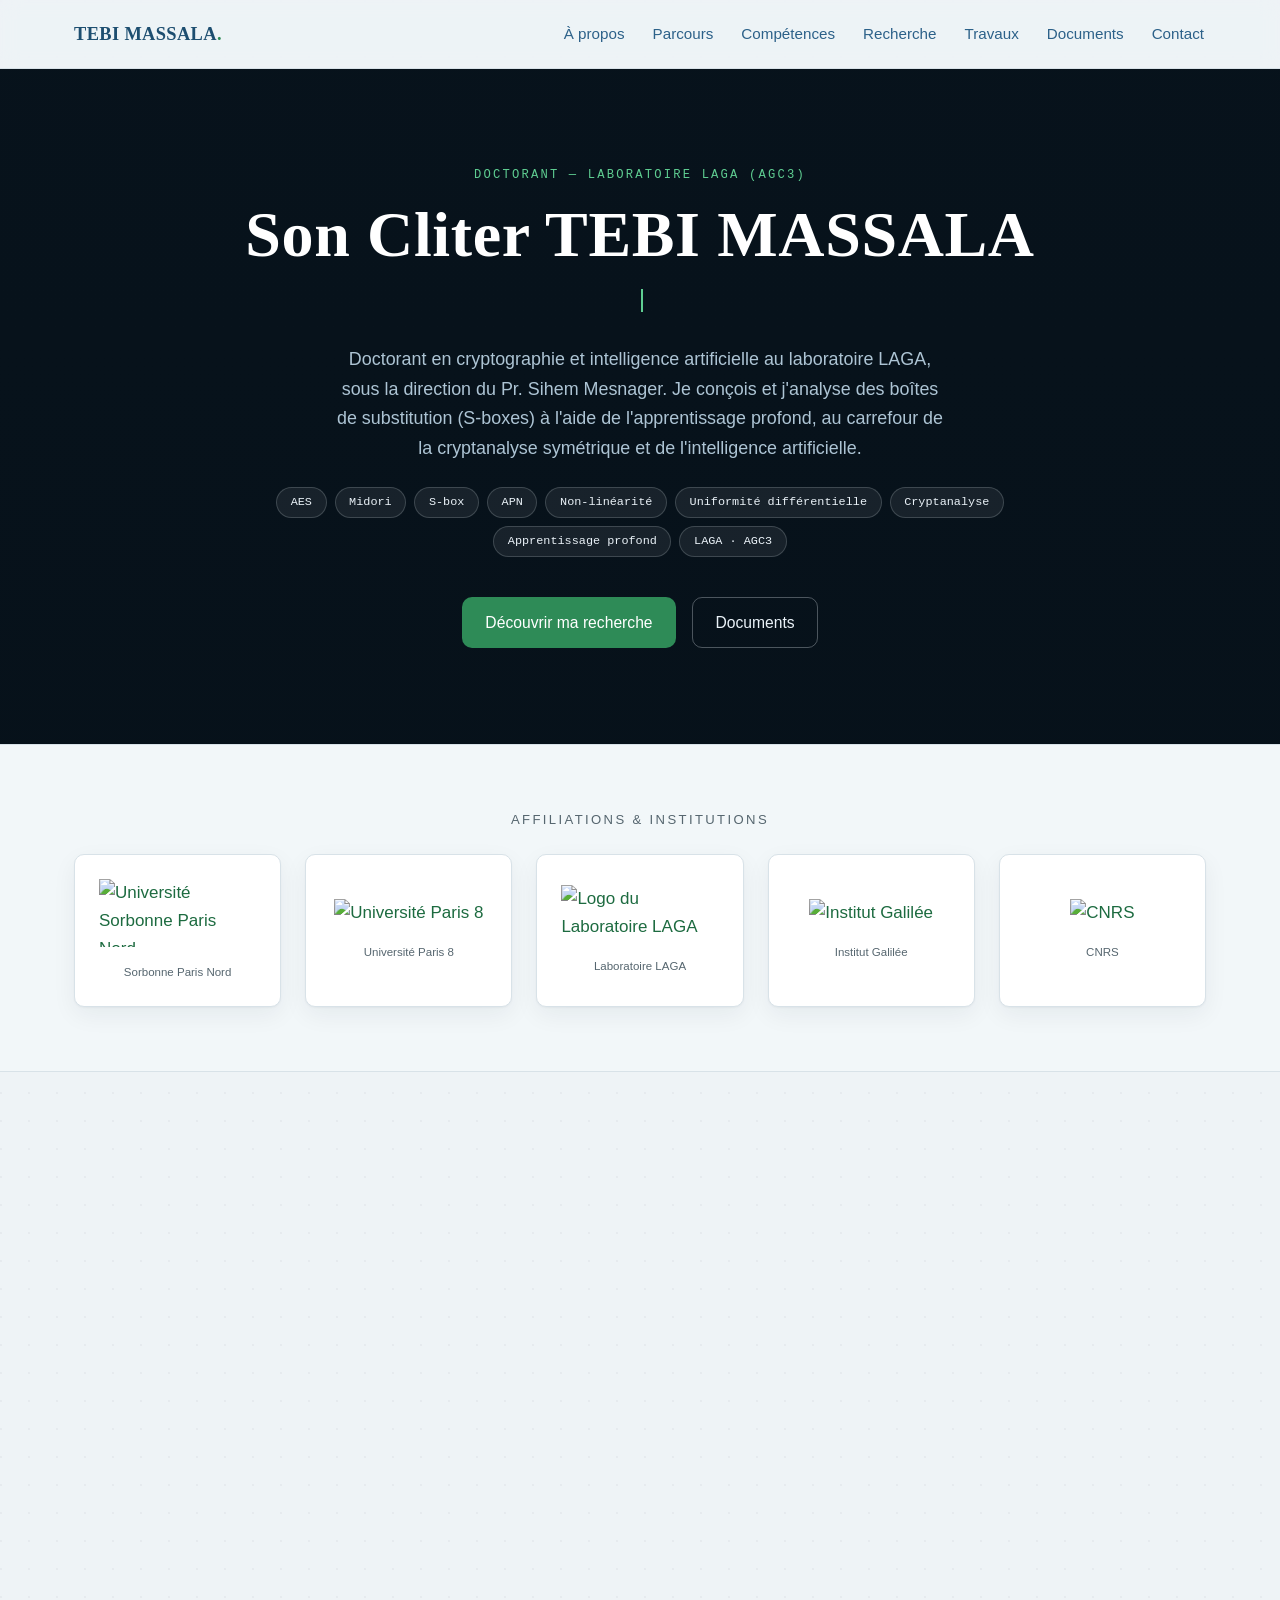
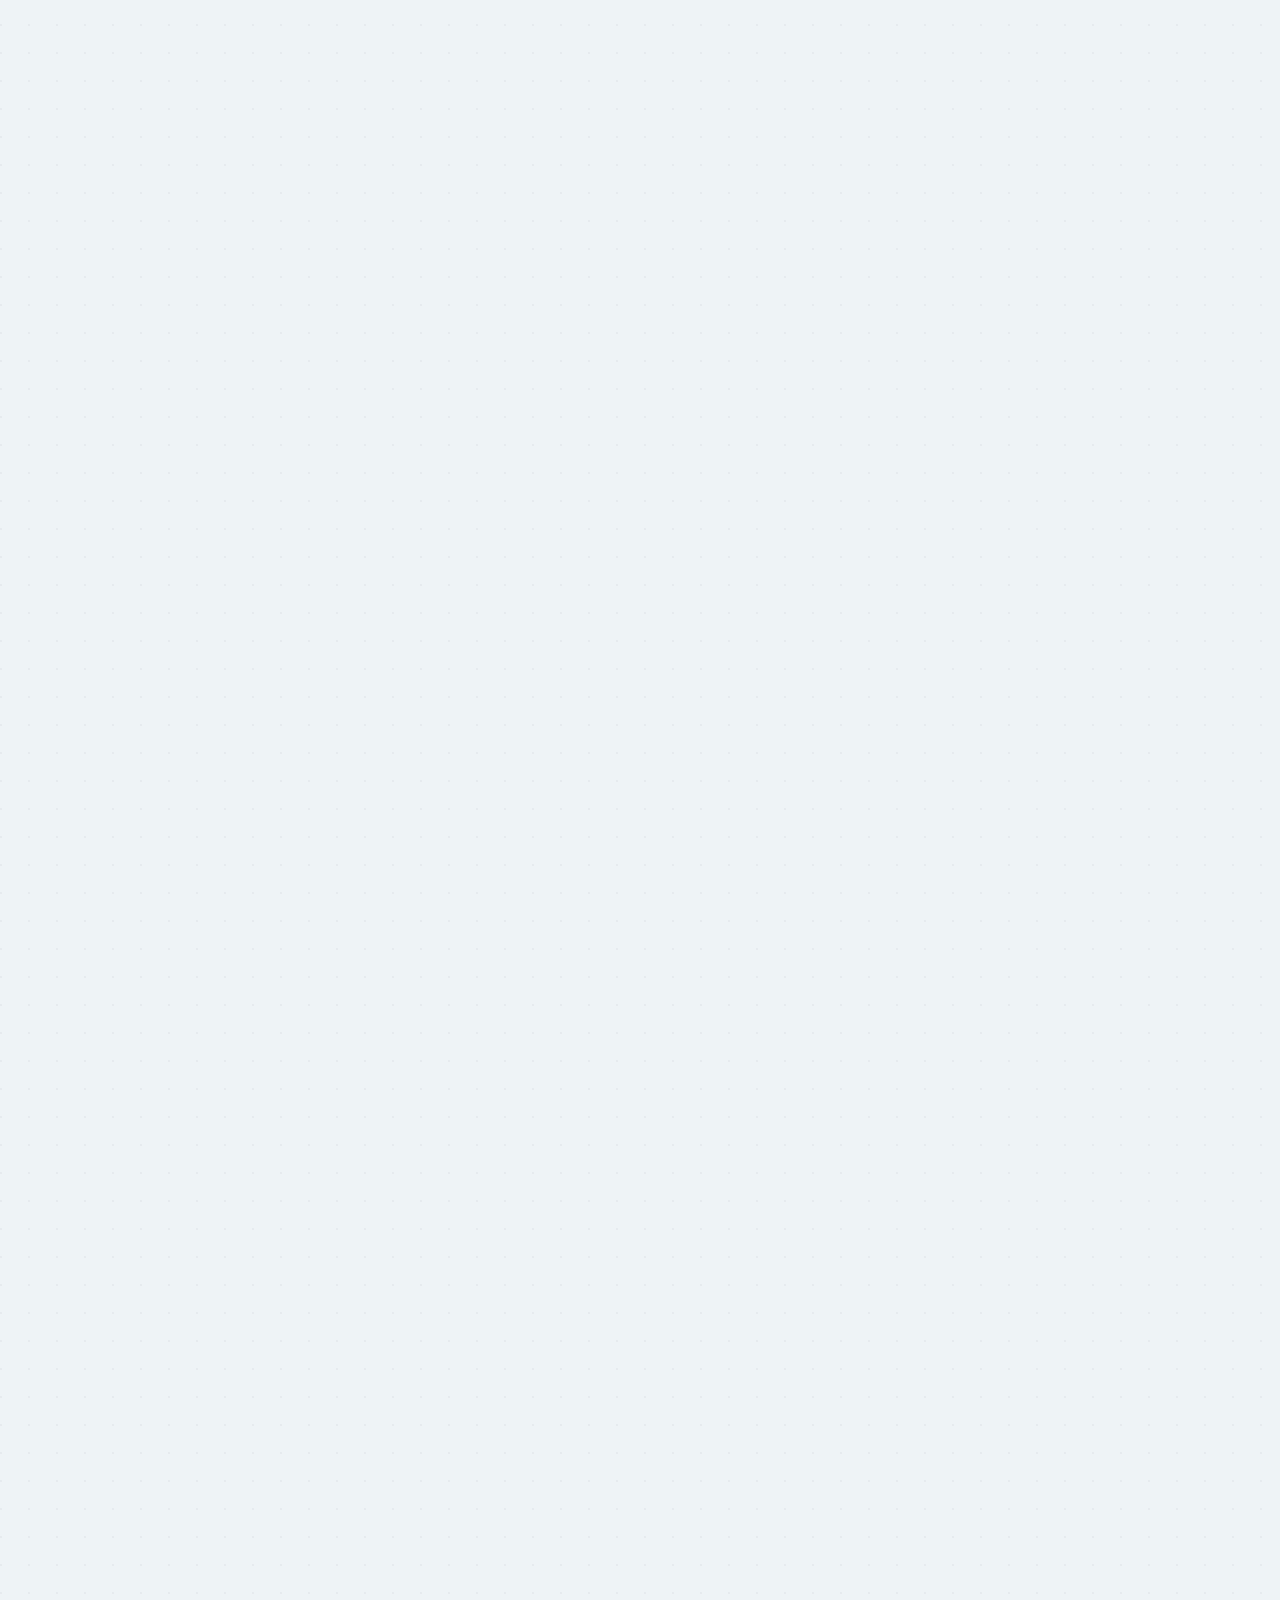
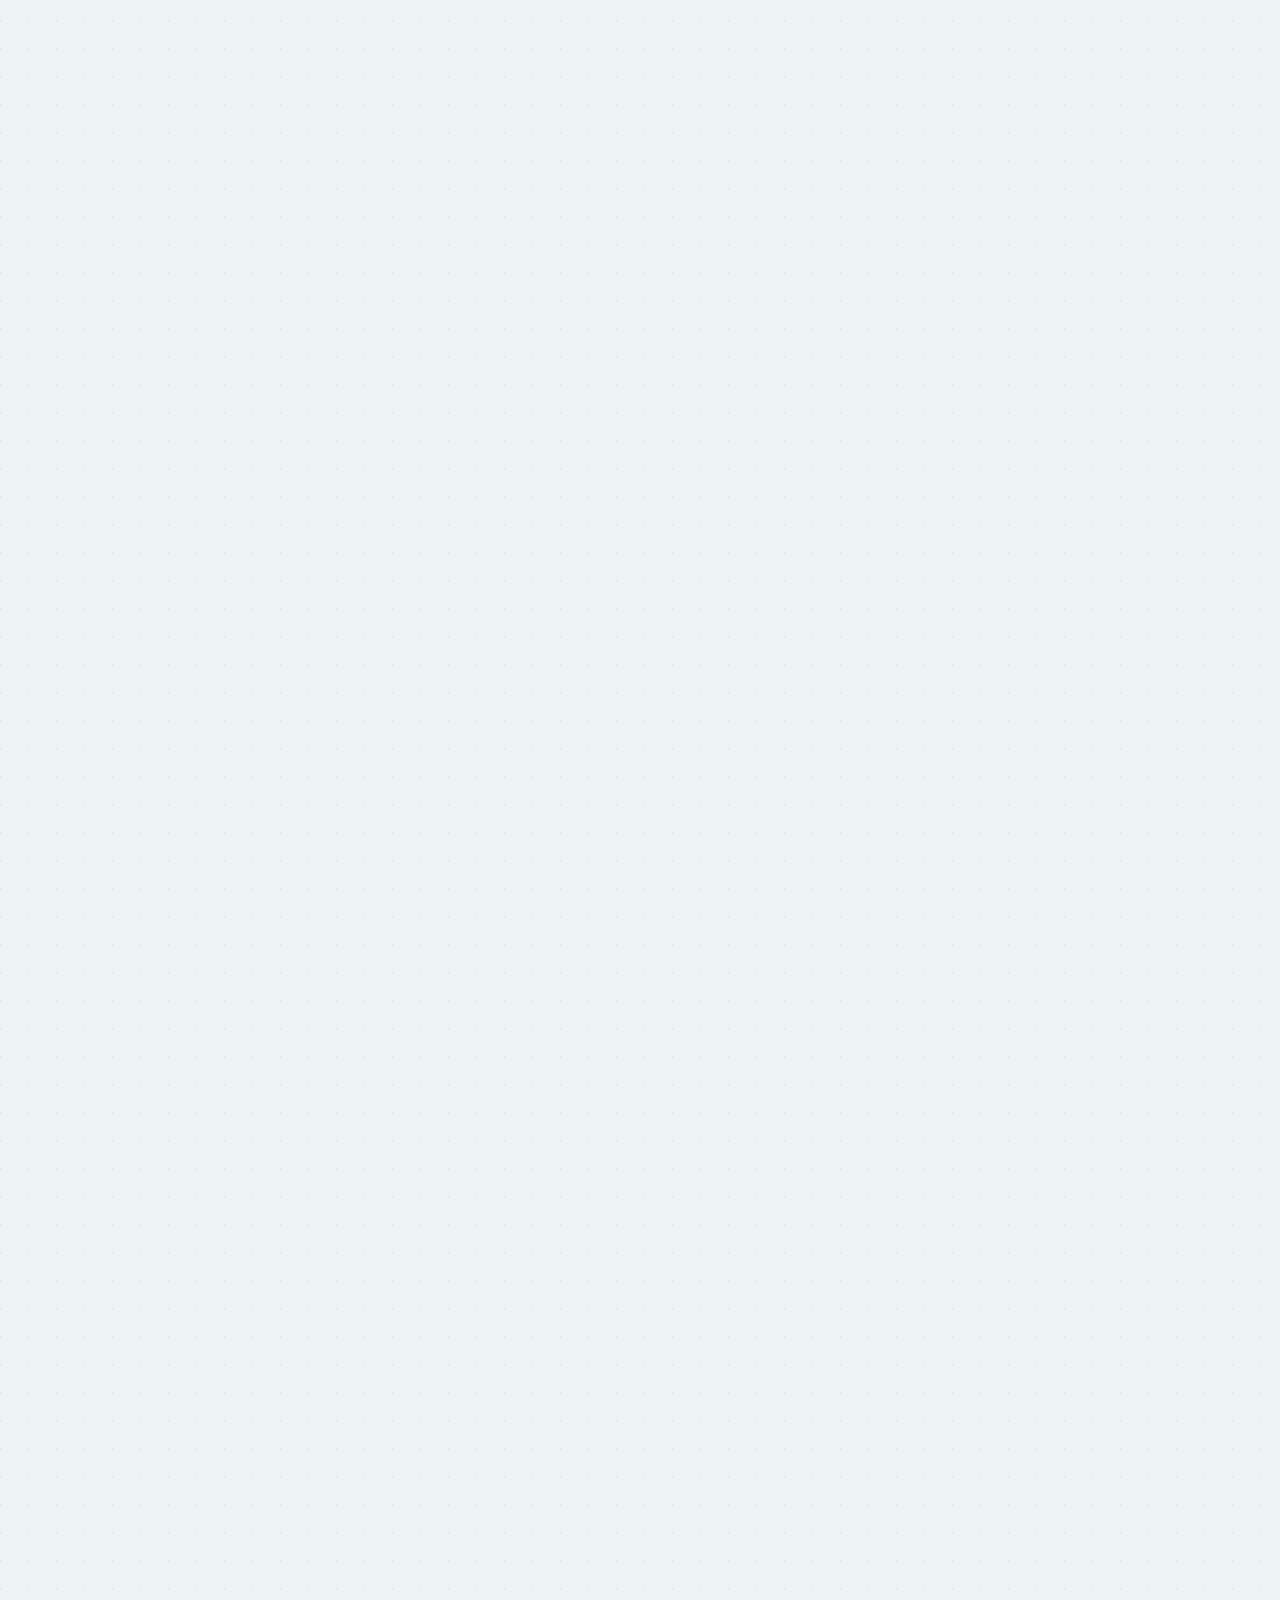
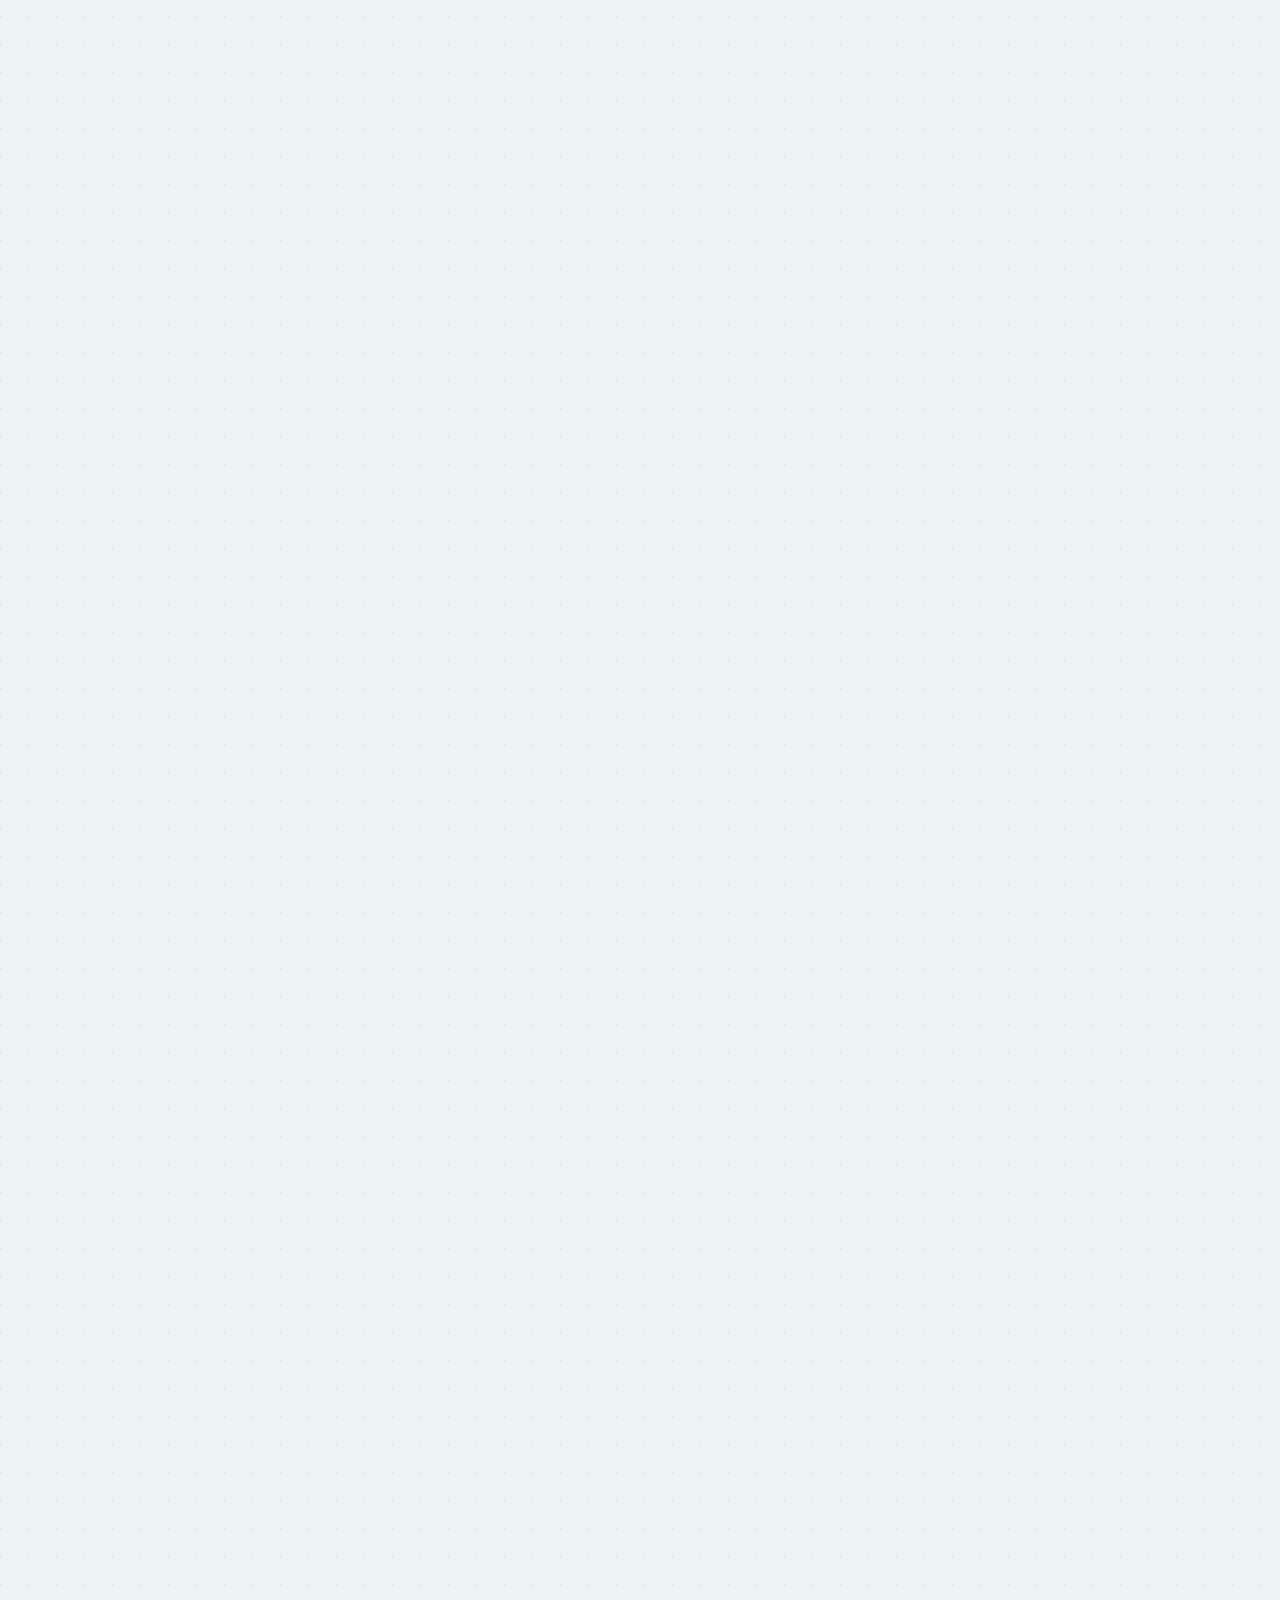
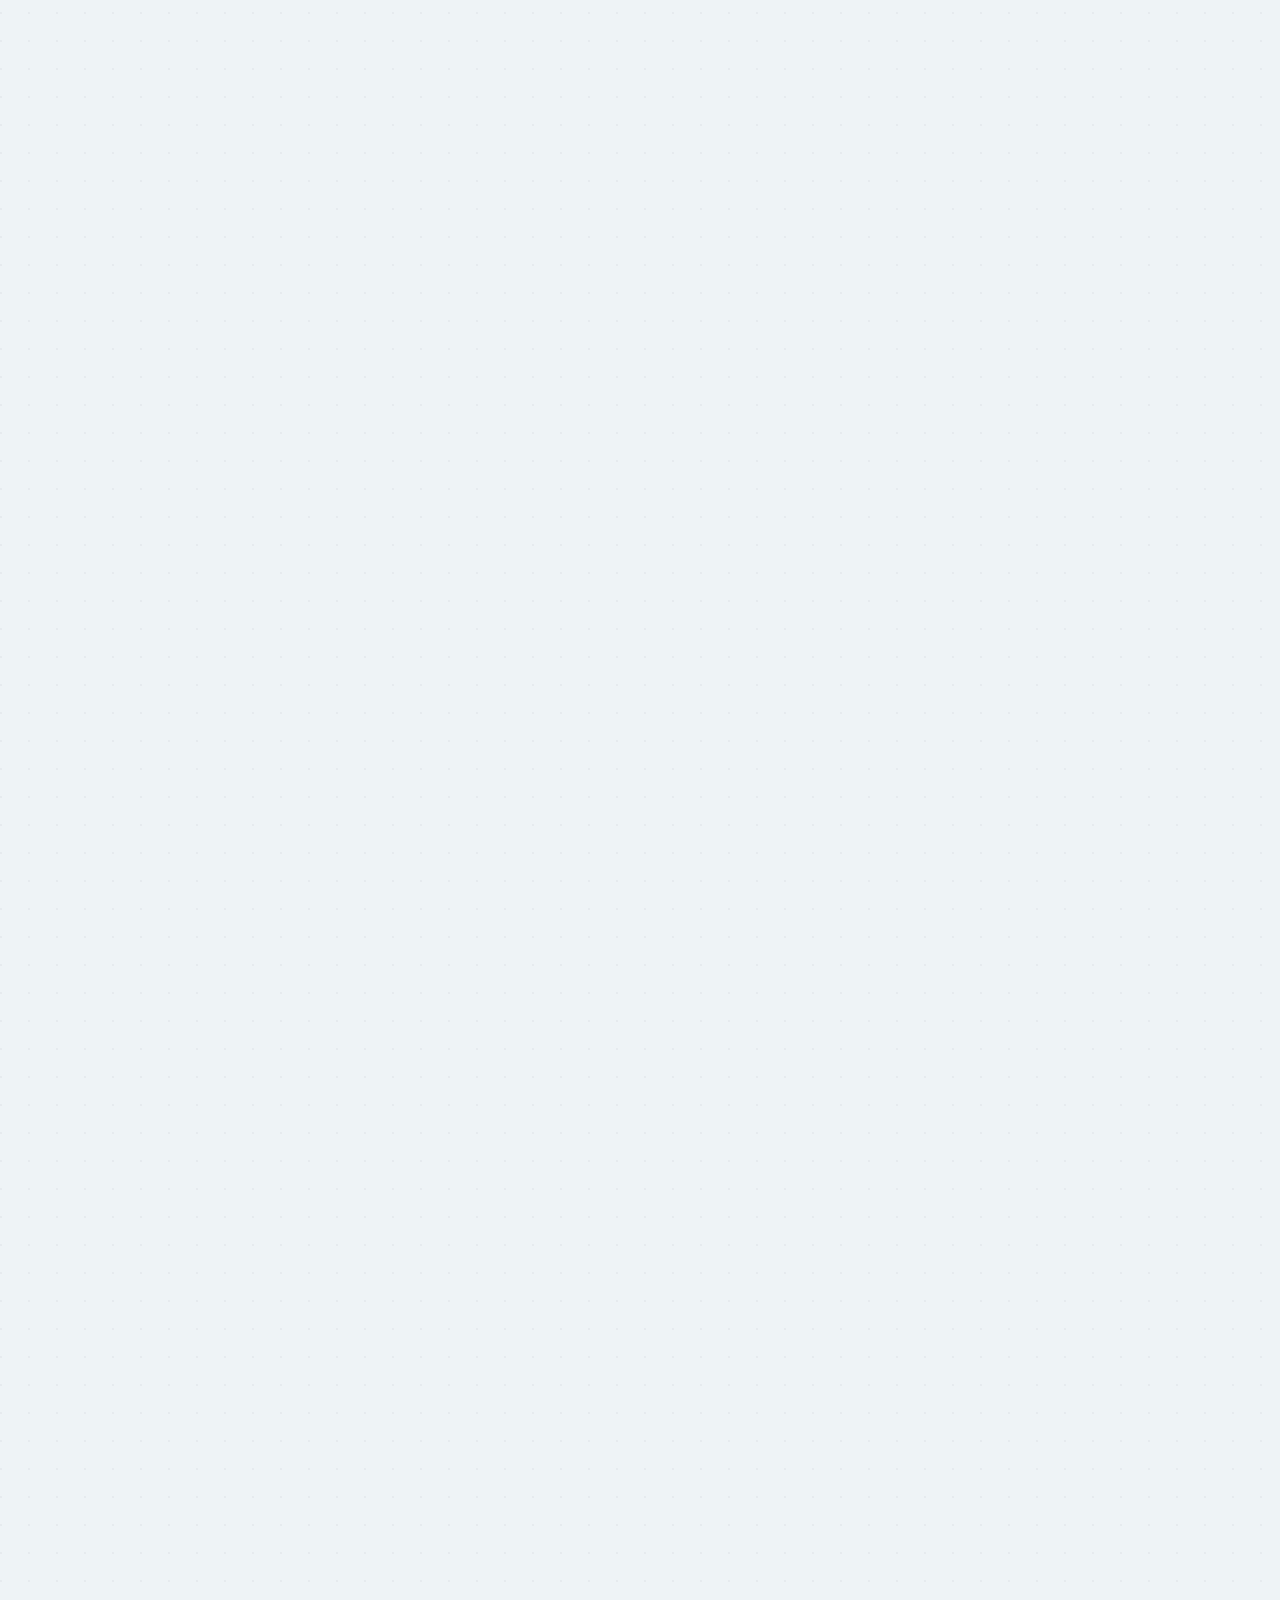
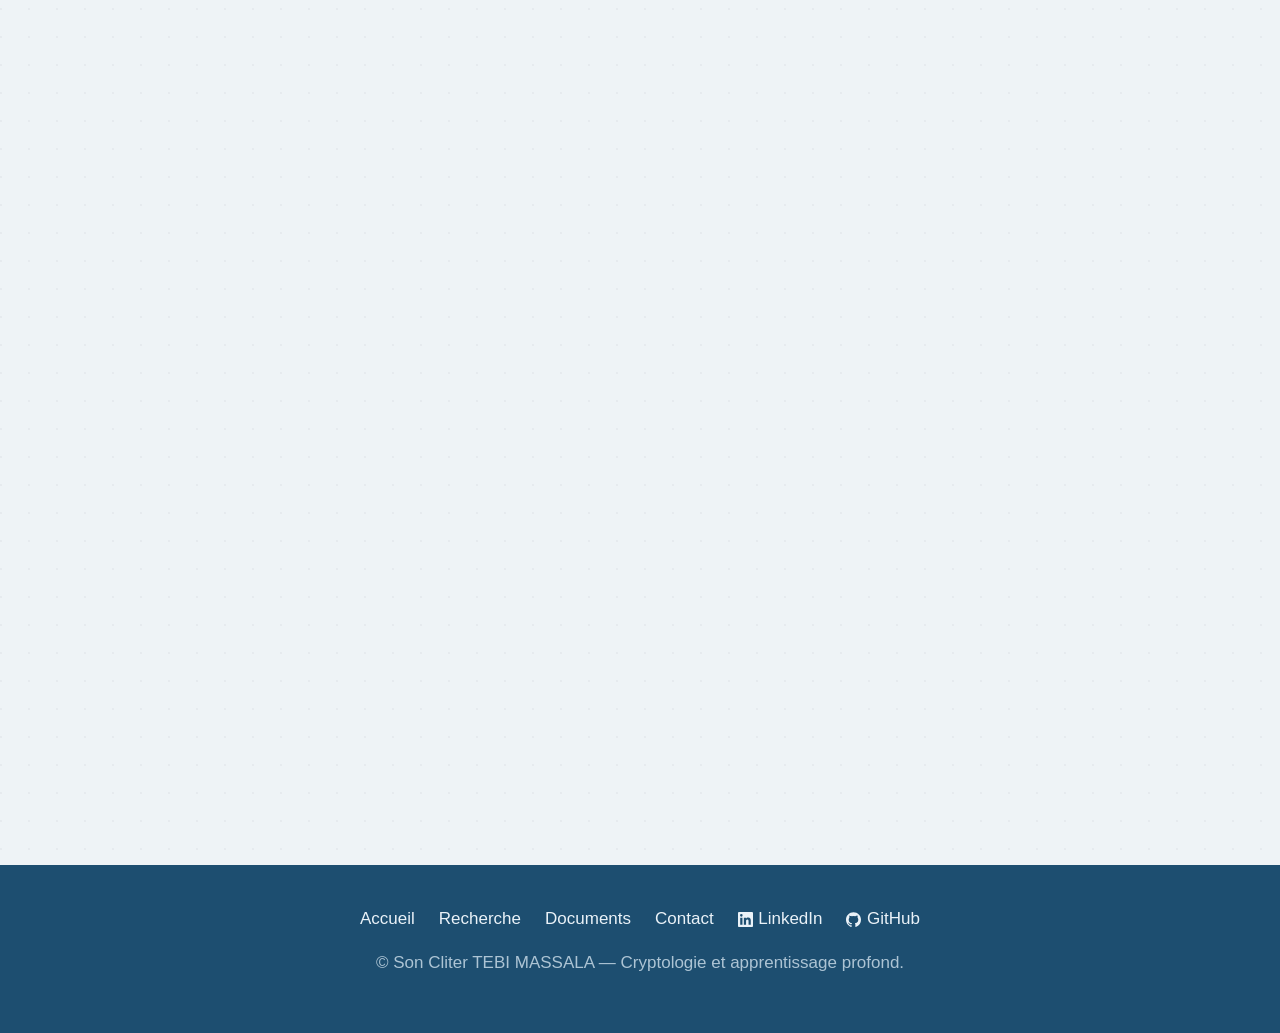
==== index.html @ 54df8cdd "Bandeaux vitrine Competences et Parcours (visuels Canva) Co-Authored-By: Claude Opus 4.8 <noreply@an" ====
<!DOCTYPE html>
<html lang="fr">
<head>
  <meta charset="utf-8">
  <meta name="viewport" content="width=device-width, initial-scale=1">
  <meta name="theme-color" content="#1d4e70">
  <meta http-equiv="Content-Security-Policy" content="default-src 'self'; img-src 'self' data:; style-src 'self'; script-src 'self'; base-uri 'self'; object-src 'none'; form-action 'self'">
  <title>Son Cliter TEBI MASSALA — Cryptologie et apprentissage profond</title>
  <meta name="description" content="Doctorant en cryptographie et intelligence artificielle au laboratoire LAGA (direction Pr. Sihem Mesnager). Recherche à la frontière de la cryptanalyse symétrique et de l'apprentissage profond : conception et analyse de S-boxes.">
  <meta name="author" content="Son Cliter TEBI MASSALA">
  <meta name="robots" content="index, follow, max-image-preview:large">
  <meta name="keywords" content="Son Cliter TEBI MASSALA, Tebi Massala, cryptologie, cryptographie symétrique, fonctions booléennes, APN, deep learning, LAGA, doctorant">
  <link rel="canonical" href="https://portfolio-tebi.onrender.com/">

  <!-- Open Graph / réseaux sociaux -->
  <meta property="og:type" content="profile">
  <meta property="og:title" content="Son Cliter TEBI MASSALA — Cryptologie et IA">
  <meta property="og:description" content="Portfolio scientifique : cryptographie symétrique et apprentissage profond.">
  <meta property="og:locale" content="fr_FR">
  <meta property="og:url" content="https://portfolio-tebi.onrender.com/">
  <meta property="og:image" content="https://portfolio-tebi.onrender.com/img/portrait.jpg">
  <meta name="twitter:card" content="summary_large_image">

  <!-- Données structurées « Personne » (aide Google à associer le site au nom) -->
  <script type="application/ld+json">
  {
    "@context": "https://schema.org",
    "@type": "Person",
    "name": "Son Cliter TEBI MASSALA",
    "alternateName": "Tebi Massala",
    "jobTitle": "Doctorant en cryptologie",
    "url": "https://portfolio-tebi.onrender.com/",
    "image": "https://portfolio-tebi.onrender.com/img/portrait.jpg",
    "knowsAbout": ["Cryptographie symétrique", "Fonctions booléennes", "Cryptanalyse", "Apprentissage profond", "Fonctions APN"],
    "sameAs": ["https://www.linkedin.com/in/son-cliter-tebi-massala-a6b683297", "https://github.com/TEBI-MASSALA"],
    "affiliation": {
      "@type": "Organization",
      "name": "Laboratoire LAGA (AGC3) — Université Sorbonne Paris Nord / Paris 8"
    }
  }
  </script>

  <link rel="icon" href="/img/favicon.svg" type="image/svg+xml">
  <link rel="stylesheet" href="/css/styles.css">
</head>
<body>
  <a class="skip-link" href="#contenu">Aller au contenu principal</a>

  <!-- ===================== EN-TÊTE / NAVIGATION ===================== -->
  <header class="site-header">
    <div class="container nav">
      <a class="nav-brand" href="#accueil">TEBI&nbsp;MASSALA<span>.</span></a>
      <nav aria-label="Navigation principale">
        <button class="nav-toggle" aria-expanded="false" aria-controls="menu" aria-label="Ouvrir le menu">≡</button>
        <ul class="nav-list" id="menu">
          <li><a href="#a-propos">À propos</a></li>
          <li><a href="#parcours">Parcours</a></li>
          <li><a href="#competences">Compétences</a></li>
          <li><a href="#recherche">Recherche</a></li>
          <li><a href="#publications">Travaux</a></li>
          <li><a href="#documents">Documents</a></li>
          <li><a href="#contact">Contact</a></li>
        </ul>
      </nav>
    </div>
  </header>

  <main id="contenu">

    <!-- ===================== ACCUEIL ===================== -->
    <section class="hero" id="accueil">
      <!-- Arrière-plan animé (cryptographie + IA), dessiné en JavaScript.
           Purement décoratif : masqué aux lecteurs d'écran. -->
      <canvas class="hero-canvas" aria-hidden="true"></canvas>
      <div class="container hero-inner">
        <p class="hero-eyebrow">Doctorant — Laboratoire LAGA (AGC3)</p>
        <h1 class="hero-title">Son Cliter TEBI MASSALA</h1>
        <p class="hero-role">
          <span id="typewriter"></span><span class="type-cursor" aria-hidden="true"></span>
        </p>
        <p class="hero-lead">
          Doctorant en cryptographie et intelligence artificielle au laboratoire LAGA, sous la
          direction du Pr. Sihem Mesnager. Je conçois et j'analyse des boîtes de substitution
          (S-boxes) à l'aide de l'apprentissage profond, au carrefour de la cryptanalyse symétrique
          et de l'intelligence artificielle.
        </p>
        <ul class="hero-tags" aria-label="Domaines et mots-clés">
          <li>AES</li><li>Midori</li><li>S-box</li><li>APN</li>
          <li>Non-linéarité</li><li>Uniformité différentielle</li><li>Cryptanalyse</li>
          <li>Apprentissage profond</li><li>LAGA · AGC3</li>
        </ul>
        <div class="hero-actions">
          <a class="btn btn--accent" href="#recherche">Découvrir ma recherche</a>
          <a class="btn btn--ghost-light" href="#documents">Documents</a>
        </div>
      </div>
    </section>

    <!-- ===================== AFFILIATIONS & INSTITUTIONS ===================== -->
    <section class="logos-band" aria-label="Affiliations et institutions">
      <div class="container">
        <p class="logos-label">Affiliations &amp; Institutions</p>
        <div class="logos-row">
          <a class="logo-tile" href="https://www.sorbonne-paris-nord.fr" target="_blank" rel="noopener" title="Université Sorbonne Paris Nord">
            <img src="/img/logo-sorbonne-paris-nord.png" alt="Université Sorbonne Paris Nord" loading="lazy">
            <span class="logo-cap">Sorbonne Paris Nord</span>
          </a>
          <a class="logo-tile" href="https://www.univ-paris8.fr" target="_blank" rel="noopener" title="Université Paris 8">
            <img src="/img/logo-paris8.png" alt="Université Paris 8" loading="lazy">
            <span class="logo-cap">Université Paris 8</span>
          </a>
          <a class="logo-tile" href="https://www.math.univ-paris13.fr/laga/" target="_blank" rel="noopener" title="Laboratoire LAGA">
            <img src="/img/logo-laga.jpg" alt="Logo du Laboratoire LAGA" loading="lazy">
            <span class="logo-cap">Laboratoire LAGA</span>
          </a>
          <a class="logo-tile" href="https://galilee.univ-paris13.fr" target="_blank" rel="noopener" title="Institut Galilée">
            <img src="/img/logo-galilee.jpg" alt="Institut Galilée" loading="lazy">
            <span class="logo-cap">Institut Galilée</span>
          </a>
          <a class="logo-tile" href="https://www.cnrs.fr" target="_blank" rel="noopener" title="CNRS">
            <img src="/img/logo-cnrs.png" alt="CNRS" loading="lazy">
            <span class="logo-cap">CNRS</span>
          </a>
        </div>
      </div>
    </section>

    <!-- ===================== À PROPOS ===================== -->
    <section class="section reveal" id="a-propos">
      <div class="container">
        <div class="about-grid">
          <figure class="portrait">
            <!-- Déposez votre photo dans public/img/portrait.jpg : elle s'affichera ici.
                 Tant qu'elle est absente, le monogramme d'arrière-plan reste visible. -->
            <img src="/img/portrait.jpg" alt="Portrait de Son Cliter TEBI MASSALA" loading="lazy" decoding="async" width="480" height="600">
          </figure>
          <div class="about-text">
            <p class="section-eyebrow">À propos</p>
            <h2>Chercheur en cryptologie, à la croisée des mathématiques et de l'IA</h2>
            <p>
              Titulaire d'un Master 2 en Arithmétique, Codage et Cryptologie de l'Université Paris 8,
              je poursuis une thèse consacrée à la cryptographie symétrique assistée par apprentissage
              profond. Je m'intéresse à la conception de fonctions et de boîtes de substitution résistantes
              aux attaques linéaires et différentielles, ainsi qu'à l'analyse de structures algébriques
              au sein des chiffrements par blocs.
            </p>
            <p>
              Mon travail combine une base mathématique rigoureuse (fonctions booléennes vectorielles,
              non-linéarité, uniformité différentielle, APN-ness) et des méthodes numériques modernes
              (modèles génératifs profonds) pour explorer de nouveaux espaces de primitives.
            </p>
            <div class="about-meta">
              <div class="item"><div class="k">Domaine</div><div class="v">Cryptographie symétrique</div></div>
              <div class="item"><div class="k">Rattachement</div><div class="v">Laboratoire LAGA — équipe AGC3</div></div>
              <div class="item"><div class="k">Établissement</div><div class="v">Sorbonne Paris Nord / Paris 8</div></div>
              <div class="item"><div class="k">Langues</div><div class="v">Français, anglais</div></div>
            </div>
          </div>
        </div>
      </div>
    </section>

    <!-- ===================== PARCOURS & FORMATION ===================== -->
    <section class="section section--alt reveal" id="parcours">
      <div class="parcours-banner">
        <div class="container">
          <div class="section-head section-head--ondark">
            <p class="section-eyebrow">Itinéraire</p>
            <h2 class="section-title">Parcours et formation</h2>
            <p class="section-lead">Une progression continue des mathématiques fondamentales vers la recherche en cryptologie appliquée.</p>
          </div>
        </div>
      </div>
      <div class="container">
        <div class="timeline">
          <article class="tl-item">
            <p class="tl-period">Depuis sept. 2024</p>
            <h3>Master 2 — Arithmétique, Codage et Cryptographie</h3>
            <p class="tl-place">Université Paris 8 Vincennes — Saint-Denis</p>
            <ul>
              <li>Cryptographie symétrique et codes correcteurs</li>
              <li>Cryptographie post-quantique à base de codes</li>
              <li>Interactions code–cryptographie, arithmétique algorithmique (LLL, élimination de Gauss)</li>
            </ul>
          </article>
          <article class="tl-item">
            <p class="tl-period">2023 — 2024</p>
            <h3>Master 1 — Arithmétique, Codage et Cryptographie</h3>
            <p class="tl-place">Université Paris 8 Vincennes — Saint-Denis</p>
            <ul>
              <li>Cryptographie asymétrique, symétrique et signatures</li>
              <li>Cryptographie post-quantique à base de réseaux euclidiens</li>
              <li>Théorie de l'information, traitement du signal, programmation orientée objet</li>
            </ul>
          </article>
          <article class="tl-item">
            <p class="tl-period">2019 — 2022</p>
            <h3>Licence de mathématiques (parcours mathématiques–informatique)</h3>
            <p class="tl-place">USTM — Franceville, Gabon</p>
            <ul>
              <li>Analyse, algèbre, arithmétique et théorie des nombres</li>
              <li>Mesure, intégration, topologie, probabilités et statistiques</li>
              <li>Programmation orientée objet en C++, systèmes Linux</li>
            </ul>
          </article>
          <article class="tl-item">
            <p class="tl-period">Fév. — Août 2025</p>
            <h3>Recherche — primitives cryptographiques légères</h3>
            <p class="tl-place">Laboratoire LAGA, équipe AGC3 — Saint-Denis</p>
            <ul>
              <li>Étude des primitives légères pour l'IoT et de leurs propriétés algébriques</li>
              <li>Algorithme de détection des structures commutatives (APN-ness)</li>
              <li>Attaques algébriques et commutatives sur AES, Midori et Scream</li>
            </ul>
          </article>
        </div>
      </div>
    </section>

    <!-- ===================== COMPÉTENCES ===================== -->
    <section class="section reveal" id="competences">
      <div class="skills-banner">
        <div class="container">
          <div class="section-head section-head--ondark">
            <p class="section-eyebrow">Expertise</p>
            <h2 class="section-title">Compétences</h2>
            <p class="section-lead">Un socle mathématique solide au service de la cryptographie, des codes correcteurs, de la sécurité des systèmes et de l'intelligence artificielle.</p>
          </div>
        </div>
      </div>
      <div class="container">
        <div class="skills-grid">
          <article class="skill-card">
            <h3><span class="sk-ico"><svg viewBox="0 0 24 24" fill="none" stroke="currentColor" stroke-width="1.7" stroke-linecap="round" stroke-linejoin="round" aria-hidden="true"><path d="M6 11h12v8a1 1 0 0 1-1 1H7a1 1 0 0 1-1-1z"/><path d="M9 11V8a3 3 0 0 1 6 0v3"/></svg></span> Cryptographie symétrique <span class="idx">01</span></h3>
            <ul class="tag-list">
              <li>AES (SubBytes, ShiftRows, MixColumns, AddRoundKey)</li>
              <li>Midori</li><li>Scream</li><li>Primitives légères (IoT)</li>
              <li>MAC &amp; fonctions de hachage universelles (UHF)</li>
              <li>Fonctions booléennes vectorielles</li><li>APN-ness</li>
              <li>Forme algébrique normale (ANF)</li><li>Non-linéarité</li>
              <li>Uniformité différentielle</li><li>Transformée de Walsh</li>
              <li>Degré algébrique</li>
              <li>Cryptanalyse différentielle, linéaire &amp; commutative</li>
            </ul>
          </article>
          <article class="skill-card">
            <h3><span class="sk-ico"><svg viewBox="0 0 24 24" fill="none" stroke="currentColor" stroke-width="1.7" stroke-linecap="round" stroke-linejoin="round" aria-hidden="true"><circle cx="8" cy="15" r="4"/><path d="m10.8 12.2 7-7"/><path d="m15 5 3 3"/><path d="m17.5 7.5 2-2"/></svg></span> Cryptographie asymétrique <span class="idx">02</span></h3>
            <ul class="tag-list">
              <li>RSA</li><li>ElGamal</li><li>Diffie–Hellman</li>
              <li>Chiffrement de Rabin</li><li>Courbes elliptiques (ECC)</li>
              <li>Signatures RSA, DSA, ECDSA</li>
              <li>Études de sécurité &amp; attaques</li>
            </ul>
          </article>
          <article class="skill-card">
            <h3><span class="sk-ico"><svg viewBox="0 0 24 24" fill="none" stroke="currentColor" stroke-width="1.7" stroke-linecap="round" stroke-linejoin="round" aria-hidden="true"><circle cx="12" cy="12" r="1.6"/><ellipse cx="12" cy="12" rx="9" ry="3.6"/><ellipse cx="12" cy="12" rx="9" ry="3.6" transform="rotate(60 12 12)"/><ellipse cx="12" cy="12" rx="9" ry="3.6" transform="rotate(120 12 12)"/></svg></span> Cryptographie post-quantique <span class="idx">03</span></h3>
            <ul class="tag-list">
              <li>Réseaux euclidiens (NTRU, LWE)</li>
              <li>À base de codes (McEliece, Niederreiter)</li>
              <li>Signatures CFS, WAVE, LESS</li>
              <li>Algorithmes quantiques (HHL)</li>
              <li>Enjeux de standardisation (NIST)</li>
            </ul>
          </article>
          <article class="skill-card">
            <h3><span class="sk-ico"><svg viewBox="0 0 24 24" fill="none" stroke="currentColor" stroke-width="1.7" stroke-linecap="round" stroke-linejoin="round" aria-hidden="true"><rect x="3" y="3" width="7" height="7" rx="1"/><rect x="14" y="3" width="7" height="7" rx="1"/><rect x="3" y="14" width="7" height="7" rx="1"/><rect x="14" y="14" width="7" height="7" rx="1"/></svg></span> Codes correcteurs &amp; code–crypto <span class="idx">04</span></h3>
            <ul class="tag-list">
              <li>BCH</li><li>Reed–Solomon</li><li>Codes de Goppa</li>
              <li>Décodage par syndrome</li><li>McEliece / Niederreiter</li>
              <li>Partage de secret</li><li>Codes d'authentification</li>
            </ul>
          </article>
          <article class="skill-card">
            <h3><span class="sk-ico"><svg viewBox="0 0 24 24" fill="none" stroke="currentColor" stroke-width="1.7" stroke-linecap="round" stroke-linejoin="round" aria-hidden="true"><path d="M2 12c2-6 4-6 6 0s4 6 6 0 4-6 6 0"/></svg></span> Théorie de l'information &amp; analyse harmonique <span class="idx">05</span></h3>
            <ul class="tag-list">
              <li>Théorie de l'information</li><li>Codage de source &amp; de canal</li>
              <li>Entropie</li><li>Analyse harmonique</li>
              <li>Transformées de Fourier</li><li>Transformée de Walsh–Hadamard</li>
              <li>Traitement du signal</li><li>Probabilités &amp; statistiques</li>
              <li>Modèle linéaire gaussien</li>
            </ul>
          </article>
          <article class="skill-card">
            <h3><span class="sk-ico"><svg viewBox="0 0 24 24" fill="none" stroke="currentColor" stroke-width="1.7" stroke-linecap="round" stroke-linejoin="round" aria-hidden="true"><path d="M12 3 5 6v5c0 4.5 3 7.7 7 9.5 4-1.8 7-5 7-9.5V6z"/><path d="m9 12 2 2 4-4"/></svg></span> Sécurité applicative &amp; PKI <span class="idx">06</span></h3>
            <ul class="tag-list">
              <li>TLS 1.3</li><li>HTTPS</li>
              <li>Infrastructure à clés publiques (PKI)</li>
              <li>Certificats X.509</li><li>OpenSSL</li>
              <li>Audit TLS &amp; handshake (Wireshark)</li>
              <li>TCP/IP</li><li>DHCP</li>
            </ul>
          </article>
          <article class="skill-card">
            <h3><span class="sk-ico"><svg viewBox="0 0 24 24" fill="none" stroke="currentColor" stroke-width="1.7" stroke-linecap="round" stroke-linejoin="round" aria-hidden="true"><rect x="6" y="6" width="12" height="12" rx="2"/><rect x="9.5" y="9.5" width="5" height="5" rx="1"/><path d="M9 2v2M15 2v2M9 20v2M15 20v2M2 9h2M2 15h2M20 9h2M20 15h2"/></svg></span> Intelligence artificielle &amp; apprentissage profond <span class="idx">07</span></h3>
            <ul class="tag-list">
              <li>Réseaux de neurones</li><li>Modèles génératifs</li>
              <li>Apprentissage automatique</li><li>PyTorch</li>
              <li>Optimisation</li><li>Préparation &amp; analyse de données</li>
            </ul>
          </article>
          <article class="skill-card">
            <h3><span class="sk-ico"><svg viewBox="0 0 24 24" fill="none" stroke="currentColor" stroke-width="1.7" stroke-linecap="round" stroke-linejoin="round" aria-hidden="true"><path d="M17 5H7l6 7-6 7h10"/></svg></span> Arithmétique algorithmique &amp; calcul formel <span class="idx">08</span></h3>
            <ul class="tag-list">
              <li>Évaluation de complexité</li>
              <li>Algèbre linéaire dense &amp; creuse (Wiedemann)</li>
              <li>LFSR &amp; algorithme de Berlekamp–Massey</li>
              <li>Suites récurrentes</li>
              <li>Racines carrées sur les corps finis</li>
              <li>Factorisation de polynômes (corps finis)</li>
              <li>Factorisation d'entiers (crible quadratique)</li>
              <li>Logarithme discret</li>
              <li>Réduction de réseaux (LLL), élimination de Gauss</li>
            </ul>
          </article>
          <article class="skill-card">
            <h3><span class="sk-ico"><svg viewBox="0 0 24 24" fill="none" stroke="currentColor" stroke-width="1.7" stroke-linecap="round" stroke-linejoin="round" aria-hidden="true"><rect x="3" y="4" width="18" height="16" rx="2"/><path d="m7 9 3 3-3 3"/><path d="M13 15h4"/></svg></span> Développement &amp; outils <span class="idx">09</span></h3>
            <ul class="tag-list">
              <li>Python</li><li>SageMath</li><li>C++</li>
              <li>OpenSSL</li><li>LaTeX</li><li>Git</li><li>Linux / Kali</li>
            </ul>
          </article>
        </div>
      </div>
    </section>

    <!-- ===================== RECHERCHE & THÈSE ===================== -->
    <section class="section section--alt reveal" id="recherche">
      <div class="research-banner">
        <div class="container">
          <div class="section-head section-head--ondark">
            <p class="section-eyebrow">Recherche doctorale</p>
            <h2 class="section-title">Recherche et thèse</h2>
            <p class="section-lead">Concevoir, par l'apprentissage profond, des primitives symétriques satisfaisant des critères cryptographiques exigeants.</p>
          </div>
        </div>
      </div>
      <div class="container">
        <div class="research">
          <article class="research-main">
            <p class="thesis-eyebrow">Sujet de thèse</p>
            <h3 class="thesis-title">Intelligence artificielle et cryptographie symétrique : génération de fonctions p-aires hautement non linéaires et analyse par cryptanalyse commutative pour le chiffrement léger</h3>
            <p class="research-abstract">
              Doctorant en cryptographie et intelligence artificielle au laboratoire <strong>LAGA</strong>
              (Université Paris 8 / Sorbonne Paris Nord), je mène mes recherches sous la direction du
              <strong>Professeur Sihem Mesnager</strong>, en collaboration avec le
              <strong>Professeur Mehdi Ammi</strong> (laboratoire LIASD, Université Paris 8). Mes travaux
              se situent à la frontière de la <strong>cryptanalyse symétrique</strong> et de
              l'<strong>intelligence artificielle</strong>, et portent sur la conception, assistée par
              apprentissage profond, de primitives cryptographiques — en particulier les boîtes de
              substitution (S-boxes).
            </p>
            <p class="research-abstract">
              Les S-boxes constituent le cœur non-linéaire des chiffrements symétriques modernes : leur
              construction en dimension élevée demeure un <strong>problème ouvert</strong>, à la croisée
              des mathématiques discrètes et de l'optimisation. J'étudie comment les méthodes
              d'apprentissage profond peuvent contribuer à générer et à analyser de telles fonctions au
              regard des grands critères de robustesse de la cryptographie symétrique (non-linéarité,
              uniformité différentielle, degré algébrique).
            </p>
            <p class="research-abstract">
              Ce travail s'inscrit dans une ambition plus large : faire de l'apprentissage profond un
              <strong>outil rigoureux et fiable</strong> au service de la conception de primitives
              cryptographiques sûres, en conjuguant garanties mathématiques et exploration algorithmique.
            </p>
            <ol class="axes">
              <li><span class="ax-num">1</span><span>Formaliser les <strong>critères de robustesse</strong> des S-boxes (non-linéarité, uniformité différentielle, degré algébrique).</span></li>
              <li><span class="ax-num">2</span><span>Explorer des méthodes d'<strong>apprentissage profond</strong> pour la génération de fonctions candidates.</span></li>
              <li><span class="ax-num">3</span><span>Analyser et valider ces fonctions au regard des outils de la <strong>cryptanalyse symétrique</strong>.</span></li>
            </ol>
          </article>
          <aside class="research-aside">
            <div class="aside-card">
              <h4>Cadre de la thèse</h4>
              <div class="k">Laboratoire</div><div class="v">LAGA — équipe AGC3</div>
              <div class="k">Direction</div><div class="v">Pr. Sihem Mesnager</div>
              <div class="k">Collaboration</div><div class="v">Pr. Mehdi Ammi (LIASD, Paris 8)</div>
              <div class="k">Établissement</div><div class="v">Université Sorbonne Paris Nord / Paris 8</div>
              <div class="k">Domaines</div><div class="v">Cryptographie symétrique, apprentissage profond</div>
            </div>
            <div class="aside-card aside-card--light">
              <h4>Documents liés</h4>
              <p>Un résumé de la thèse et des supports de présentation peuvent être consultés dans la section dédiée.</p>
              <a class="btn btn--ghost" href="#documents">Accéder aux documents</a>
            </div>
          </aside>
        </div>
      </div>
    </section>

    <!-- ===================== TRAVAUX & COMMUNICATIONS ===================== -->
    <section class="section reveal" id="publications">
      <div class="container">
        <div class="section-head">
          <p class="section-eyebrow">Production</p>
          <h2 class="section-title">Travaux et communications</h2>
          <p class="section-lead">Projets de recherche, implémentations et présentations. Les supports correspondants sont disponibles dans la section Documents.</p>
        </div>
        <ul class="pub-list">
          <li class="pub-item">
            <span class="pub-year">2025</span>
            <div>
              <h3>Cryptanalyse commutative et intelligence artificielle</h3>
              <p>Présentation des structures commutatives dans les chiffrements symétriques et de l'apport des modèles génératifs.</p>
            </div>
          </li>
          <li class="pub-item">
            <span class="pub-year">2025</span>
            <div>
              <h3>Détection de structures commutatives (APN-ness) sur AES, Midori et Scream</h3>
              <p>Travail de recherche au laboratoire LAGA : algorithme de détection et évaluation d'attaques algébriques et commutatives.</p>
            </div>
          </li>
          <li class="pub-item">
            <span class="pub-year">2024</span>
            <div>
              <h3>Signature post-quantique CFS sur codes de Goppa</h3>
              <p>Étude des cryptosystèmes de McEliece et Niederreiter ; implémentation de la signature CFS en Python.</p>
            </div>
          </li>
          <li class="pub-item">
            <span class="pub-year">2025</span>
            <div>
              <h3>Audit de sécurité TLS / HTTPS et infrastructure à clés publiques (PKI)</h3>
              <p>Audit d'un domaine HTTPS avec OpenSSL, génération et gestion de certificats X.509, et analyse du handshake TLS 1.3 via Wireshark.</p>
            </div>
          </li>
          <li class="pub-item">
            <span class="pub-year">2024</span>
            <div>
              <h3>Implémentation et études de sécurité de cryptosystèmes</h3>
              <p>Implémentation et analyse — <strong>théorique et pratique</strong> — de nombreux cryptosystèmes : AES, RSA, ElGamal, Diffie–Hellman, chiffrement de Rabin (avec et sans bourrage), signatures DSA et ECDSA. Étude des hypothèses de sécurité, des modèles d'attaque et des vulnérabilités associées.</p>
            </div>
          </li>
        </ul>
      </div>
    </section>

    <!-- ===================== DOCUMENTS ===================== -->
    <section class="section section--alt reveal" id="documents">
      <div class="container">
        <div class="section-head">
          <p class="section-eyebrow">Ressources</p>
          <h2 class="section-title">Documents</h2>
          <p class="section-lead">Consultez et téléchargez les documents mis à disposition : documents personnels, algorithmes et sujets de recherche.</p>
        </div>

        <div class="doc-filters" id="doc-filters" role="group" aria-label="Filtrer les documents par catégorie">
          <button class="doc-filter" data-cat="all" aria-pressed="true">Tous</button>
          <button class="doc-filter" data-cat="documents-personnels" aria-pressed="false">Documents personnels</button>
          <button class="doc-filter" data-cat="algorithmes" aria-pressed="false">Algorithmes</button>
          <button class="doc-filter" data-cat="sujets-de-recherche" aria-pressed="false">Sujets de recherche</button>
        </div>

        <div class="docs-grid" id="docs-grid" aria-live="polite">
          <p class="doc-empty">Chargement des documents…</p>
        </div>
      </div>
    </section>

    <!-- ===================== CONTACT ===================== -->
    <section class="section reveal" id="contact">
      <div class="container">
        <div class="section-head">
          <p class="section-eyebrow">Échanges</p>
          <h2 class="section-title">Contact</h2>
          <p class="section-lead">Pour toute collaboration scientifique, opportunité de recherche ou échange académique.</p>
        </div>
        <div class="contact-grid">
          <div class="contact-card">
            <div class="ico"><svg viewBox="0 0 24 24" fill="none" stroke="currentColor" stroke-width="1.7" stroke-linecap="round" stroke-linejoin="round" aria-hidden="true"><rect x="3" y="5" width="18" height="14" rx="2"/><path d="m4 7 8 6 8-6"/></svg></div>
            <div class="k">Courriel</div>
            <a class="v" href="mailto:tebi0301@icloud.com">tebi0301@icloud.com</a>
          </div>
          <div class="contact-card">
            <div class="ico"><svg viewBox="0 0 24 24" fill="none" stroke="currentColor" stroke-width="1.7" stroke-linecap="round" stroke-linejoin="round" aria-hidden="true"><path d="M22 16.92v3a2 2 0 0 1-2.18 2 19.8 19.8 0 0 1-8.63-3.07 19.5 19.5 0 0 1-6-6 19.8 19.8 0 0 1-3.07-8.67A2 2 0 0 1 4.11 2h3a2 2 0 0 1 2 1.72c.13.96.36 1.9.7 2.81a2 2 0 0 1-.45 2.11L8.09 9.91a16 16 0 0 0 6 6l1.27-1.27a2 2 0 0 1 2.11-.45c.9.34 1.85.57 2.81.7A2 2 0 0 1 22 16.92z"/></svg></div>
            <div class="k">Téléphone</div>
            <a class="v" href="tel:+33758485222">07 58 48 52 22</a>
          </div>
          <div class="contact-card">
            <div class="ico"><svg viewBox="0 0 24 24" fill="none" stroke="currentColor" stroke-width="1.7" stroke-linecap="round" stroke-linejoin="round" aria-hidden="true"><path d="M21 10c0 7-9 13-9 13s-9-6-9-13a9 9 0 0 1 18 0z"/><circle cx="12" cy="10" r="3"/></svg></div>
            <div class="k">Localisation</div>
            <div class="v">Paris, France</div>
          </div>
          <div class="contact-card">
            <div class="ico"><svg viewBox="0 0 24 24" fill="none" stroke="currentColor" stroke-width="1.7" stroke-linecap="round" stroke-linejoin="round" aria-hidden="true"><path d="M9 3h6M10 3v6.5L5.2 18a2 2 0 0 0 1.8 3h10a2 2 0 0 0 1.8-3L14 9.5V3"/><path d="M7.5 14h9"/></svg></div>
            <div class="k">Laboratoire</div>
            <div class="v">LAGA — AGC3, Saint-Denis</div>
          </div>
        </div>

        <!-- Profils & réseaux : ajoutez vos liens publics (ils aident Google
             à vous trouver). Dupliquez une ligne <a> pour chaque profil. -->
        <div class="profiles" aria-label="Profils et réseaux">
          <a class="profile-link" href="https://www.linkedin.com/in/son-cliter-tebi-massala-a6b683297" target="_blank" rel="noopener me"><svg viewBox="0 0 24 24" aria-hidden="true"><path d="M20.45 20.45h-3.56v-5.57c0-1.33-.02-3.04-1.85-3.04-1.86 0-2.14 1.45-2.14 2.94v5.67H9.35V9h3.41v1.56h.05c.48-.9 1.64-1.85 3.37-1.85 3.6 0 4.27 2.37 4.27 5.45v6.29zM5.34 7.43a2.07 2.07 0 1 1 0-4.14 2.07 2.07 0 0 1 0 4.14zM7.12 20.45H3.56V9h3.56v11.45zM22.22 0H1.77C.79 0 0 .77 0 1.73v20.54C0 23.22.79 24 1.77 24h20.45C23.2 24 24 23.22 24 22.27V1.73C24 .77 23.2 0 22.22 0z"/></svg>LinkedIn</a>
          <a class="profile-link" href="https://github.com/TEBI-MASSALA" target="_blank" rel="noopener me"><svg viewBox="0 0 24 24" aria-hidden="true"><path d="M12 .5C5.37.5 0 5.87 0 12.5c0 5.3 3.44 9.8 8.21 11.39.6.11.82-.26.82-.58 0-.29-.01-1.05-.02-2.06-3.34.73-4.04-1.61-4.04-1.61-.55-1.39-1.34-1.76-1.34-1.76-1.09-.75.08-.73.08-.73 1.2.08 1.84 1.24 1.84 1.24 1.07 1.83 2.81 1.3 3.5.99.11-.78.42-1.3.76-1.6-2.66-.3-5.47-1.33-5.47-5.93 0-1.31.47-2.38 1.24-3.22-.12-.3-.54-1.52.12-3.18 0 0 1.01-.32 3.3 1.23a11.5 11.5 0 0 1 6 0c2.29-1.55 3.3-1.23 3.3-1.23.66 1.66.24 2.88.12 3.18.77.84 1.23 1.91 1.23 3.22 0 4.61-2.81 5.62-5.49 5.92.43.37.81 1.1.81 2.22 0 1.6-.02 2.89-.02 3.29 0 .32.22.7.83.58A12 12 0 0 0 24 12.5C24 5.87 18.63.5 12 .5z"/></svg>GitHub</a>
          <!-- Autres profils à ajouter quand vous les aurez :
          <a class="profile-link" href="https://scholar.google.com/citations?user=VOTRE_ID" target="_blank" rel="noopener me">Google Scholar</a>
          <a class="profile-link" href="https://orcid.org/0000-0000-0000-0000" target="_blank" rel="noopener me">ORCID</a>
          <a class="profile-link" href="https://hal.science/search/index/?q=Tebi+Massala" target="_blank" rel="noopener me">HAL</a>
          -->
        </div>
      </div>
    </section>

  </main>

  <!-- ===================== PIED DE PAGE ===================== -->
  <footer class="site-footer">
    <div class="container">
      <nav class="footer-nav" aria-label="Navigation de pied de page">
        <a href="#accueil">Accueil</a>
        <a href="#recherche">Recherche</a>
        <a href="#documents">Documents</a>
        <a href="#contact">Contact</a>
        <a href="https://www.linkedin.com/in/son-cliter-tebi-massala-a6b683297" target="_blank" rel="noopener me"><svg viewBox="0 0 24 24" aria-hidden="true"><path d="M20.45 20.45h-3.56v-5.57c0-1.33-.02-3.04-1.85-3.04-1.86 0-2.14 1.45-2.14 2.94v5.67H9.35V9h3.41v1.56h.05c.48-.9 1.64-1.85 3.37-1.85 3.6 0 4.27 2.37 4.27 5.45v6.29zM5.34 7.43a2.07 2.07 0 1 1 0-4.14 2.07 2.07 0 0 1 0 4.14zM7.12 20.45H3.56V9h3.56v11.45zM22.22 0H1.77C.79 0 0 .77 0 1.73v20.54C0 23.22.79 24 1.77 24h20.45C23.2 24 24 23.22 24 22.27V1.73C24 .77 23.2 0 22.22 0z"/></svg>LinkedIn</a>
        <a href="https://github.com/TEBI-MASSALA" target="_blank" rel="noopener me"><svg viewBox="0 0 24 24" aria-hidden="true"><path d="M12 .5C5.37.5 0 5.87 0 12.5c0 5.3 3.44 9.8 8.21 11.39.6.11.82-.26.82-.58 0-.29-.01-1.05-.02-2.06-3.34.73-4.04-1.61-4.04-1.61-.55-1.39-1.34-1.76-1.34-1.76-1.09-.75.08-.73.08-.73 1.2.08 1.84 1.24 1.84 1.24 1.07 1.83 2.81 1.3 3.5.99.11-.78.42-1.3.76-1.6-2.66-.3-5.47-1.33-5.47-5.93 0-1.31.47-2.38 1.24-3.22-.12-.3-.54-1.52.12-3.18 0 0 1.01-.32 3.3 1.23a11.5 11.5 0 0 1 6 0c2.29-1.55 3.3-1.23 3.3-1.23.66 1.66.24 2.88.12 3.18.77.84 1.23 1.91 1.23 3.22 0 4.61-2.81 5.62-5.49 5.92.43.37.81 1.1.81 2.22 0 1.6-.02 2.89-.02 3.29 0 .32.22.7.83.58A12 12 0 0 0 24 12.5C24 5.87 18.63.5 12 .5z"/></svg>GitHub</a>
      </nav>
      <p>&copy; <span id="year"></span> Son Cliter TEBI MASSALA — Cryptologie et apprentissage profond.</p>
    </div>
  </footer>

  <script src="/js/hero.js" defer></script>
  <script src="/js/main.js" defer></script>
</body>
</html>
---- css/styles.css ----
/* =============================================================================
   Système de design — portfolio scientifique
   Palette neutre et profonde (navy / sable / cuivre), typographie soignée,
   mises en page en grille occupant l'espace horizontal et vertical.
   ========================================================================== */

:root {
  /* Couleurs — palette de la thèse (bleu pétrole LAGA + vert) */
  --ink: #1d4e70;          /* bleu pétrole profond — texte fort, fonds sombres */
  --ink-soft: #2c6189;     /* bleu des bandeaux */
  --paper: #eef3f6;        /* fond général, blanc bleuté froid */
  --surface: #ffffff;
  --surface-alt: #f2f7f9;
  --line: #d8e2e8;         /* filets discrets (froids) */
  --muted: #56666f;        /* texte secondaire */
  --text: #1f2a31;         /* texte principal */
  --accent: #2e8b57;       /* vert LAGA — fonds & accents */
  --accent-deep: #1d6b40;  /* vert foncé — texte sur fond clair (contraste AA) */
  --accent-light: #5fce92; /* vert clair — texte/accent sur fond sombre */
  --on-dark: #eaf2f8;
  --on-dark-muted: #adc4d4;

  /* Typographie — système de précision (serif display + sans + mono labels) */
  --serif: "Iowan Old Style", "Palatino Linotype", Palatino, Georgia, "Times New Roman", serif;
  --sans: -apple-system, BlinkMacSystemFont, "Segoe UI", Roboto, "Helvetica Neue", Arial, sans-serif;
  --mono: ui-monospace, "SF Mono", "JetBrains Mono", "Cascadia Code", Menlo, Consolas, "Liberation Mono", monospace;

  /* Échelle d'espacement régulière */
  --space-1: 0.5rem;
  --space-2: 1rem;
  --space-3: 1.5rem;
  --space-4: 2.5rem;
  --space-5: 4rem;
  --space-6: 6rem;

  --radius: 10px;
  --radius-lg: 16px;
  --shadow: 0 1px 2px rgba(20, 33, 58, 0.04), 0 8px 24px rgba(20, 33, 58, 0.06);
  --shadow-lg: 0 12px 40px rgba(20, 33, 58, 0.12);

  --container: 1180px;
}

/* --- Réinitialisation légère --------------------------------------------- */
*,
*::before,
*::after { box-sizing: border-box; }

html { scroll-behavior: smooth; }

body {
  margin: 0;
  font-family: var(--sans);
  font-size: 17px;
  line-height: 1.65;
  color: var(--text);
  background-color: var(--paper);
  /* Texture géométrique très discrète, évoquant un réseau/lattice. */
  background-image:
    radial-gradient(circle at 1px 1px, rgba(20, 33, 58, 0.04) 1px, transparent 0);
  background-size: 28px 28px;
  -webkit-font-smoothing: antialiased;
  text-rendering: optimizeLegibility;
}

h1, h2, h3, h4 {
  font-family: var(--serif);
  color: var(--ink);
  line-height: 1.2;
  font-weight: 600;
  margin: 0 0 var(--space-2);
  letter-spacing: 0.01em;
}

p { margin: 0 0 var(--space-2); }

a { color: var(--accent-deep); text-decoration: none; }
a:hover { text-decoration: underline; }

img { max-width: 100%; display: block; }

:focus-visible {
  outline: 3px solid var(--accent);
  outline-offset: 2px;
  border-radius: 4px;
}

/* Lien d'évitement pour l'accessibilité clavier. */
.skip-link {
  position: absolute;
  left: -999px;
  top: 0;
  background: var(--ink);
  color: var(--on-dark);
  padding: var(--space-1) var(--space-2);
  z-index: 100;
}
.skip-link:focus { left: var(--space-2); top: var(--space-2); }

/* --- Conteneurs et rythme vertical --------------------------------------- */
.container {
  width: 100%;
  max-width: var(--container);
  margin-inline: auto;
  padding-inline: var(--space-3);
}

.section { padding-block: var(--space-6); }
.section--alt { background: var(--surface-alt); border-block: 1px solid var(--line); }

.section-head {
  text-align: center;
  max-width: 720px;
  margin: 0 auto var(--space-5);
}
.section-eyebrow {
  display: inline-block;
  font-family: var(--mono);
  font-size: 0.74rem;
  letter-spacing: 0.16em;
  text-transform: uppercase;
  color: var(--accent-deep);
  margin-bottom: var(--space-1);
}
.section-title { font-size: clamp(1.7rem, 3vw, 2.4rem); letter-spacing: -0.01em; }
.section-lead { color: var(--muted); font-size: 1.05rem; }

/* --- En-tête / navigation ------------------------------------------------ */
.site-header {
  position: sticky;
  top: 0;
  z-index: 50;
  background: rgba(238, 243, 246, 0.85);
  backdrop-filter: saturate(150%) blur(10px);
  border-bottom: 1px solid var(--line);
}
.nav {
  display: flex;
  align-items: center;
  justify-content: space-between;
  gap: var(--space-3);
  height: 68px;
}
.nav-brand {
  font-family: var(--serif);
  font-weight: 600;
  font-size: 1.15rem;
  color: var(--ink);
  letter-spacing: 0.02em;
}
.nav-brand span { color: var(--accent); }
.nav-list {
  display: flex;
  gap: var(--space-3);
  list-style: none;
  margin: 0;
  padding: 0;
}
.nav-list a {
  color: var(--ink-soft);
  font-size: 0.95rem;
  padding: var(--space-1) 2px;
  border-bottom: 2px solid transparent;
}
.nav-list a:hover { text-decoration: none; border-bottom-color: var(--accent); }

.nav-toggle {
  display: none;
  background: none;
  border: 1px solid var(--line);
  border-radius: 8px;
  width: 44px;
  height: 40px;
  cursor: pointer;
  color: var(--ink);
}

/* --- Boutons ------------------------------------------------------------- */
.btn {
  display: inline-flex;
  align-items: center;
  gap: var(--space-1);
  font-family: var(--sans);
  font-size: 0.98rem;
  font-weight: 500;
  padding: 0.7rem 1.4rem;
  border-radius: var(--radius);
  border: 1px solid transparent;
  cursor: pointer;
  transition: transform 0.15s ease, background 0.2s ease, box-shadow 0.2s ease;
}
.btn:hover { text-decoration: none; transform: translateY(-1px); }
.btn--primary { background: var(--ink); color: var(--on-dark); }
.btn--primary:hover { background: var(--ink-soft); }
.btn--ghost { background: transparent; color: var(--ink); border-color: var(--line); }
.btn--ghost:hover { border-color: var(--accent); }
.btn--accent { background: var(--accent); color: #fff; }
.btn--accent:hover { background: var(--accent-deep); }
/* Variante du bouton fantôme sur fond sombre (accueil). */
.btn--ghost-light { background: transparent; color: var(--on-dark); border-color: rgba(234, 240, 247, 0.3); }
.btn--ghost-light:hover { border-color: var(--accent); }

/* --- Accueil (hero) ------------------------------------------------------ */
.hero {
  position: relative;
  color: var(--on-dark);
  /* Image d'arrière-plan (crypto + IA, dessinée sur Canva) + voile sombre
     pour garder le texte parfaitement lisible. */
  background:
    linear-gradient(180deg, rgba(6, 16, 24, 0.42) 0%, rgba(6, 16, 24, 0.62) 100%),
    url('/img/hero-bg.jpg') center / cover no-repeat;
  background-color: #08141e;
  overflow: hidden;
}
/* L'ancienne diagonale est remplacée par l'image de fond. */
.hero::before { display: none; }
@media (prefers-reduced-motion: reduce) {
  .hero::before { animation: none; }
}
/* Motif de lignes croisées discret, évoquant une grille cryptographique. */
/* La grille est déjà présente dans l'image de fond : on la retire ici. */
.hero::after { display: none; }
.hero-title {
  color: #fff;
  font-size: clamp(2.4rem, 5.4vw, 4rem);
  line-height: 1.05;
  letter-spacing: 0.01em;
  margin-bottom: var(--space-2);
}
/* Canvas d'animation (réseau de neurones subtil) par-dessus l'image de fond. */
.hero-canvas { position: absolute; inset: 0; width: 100%; height: 100%; z-index: 1; pointer-events: none; opacity: 0.5; }
.hero-inner {
  position: relative;
  z-index: 2;
  max-width: 900px;
  margin-inline: auto;
  text-align: center;
  padding-block: var(--space-6);
}
.hero-eyebrow {
  font-family: var(--mono);
  font-size: 0.76rem;
  letter-spacing: 0.18em;
  text-transform: uppercase;
  color: var(--accent-light);
  margin-bottom: var(--space-2);
}
.hero-role {
  font-size: clamp(1.05rem, 2.2vw, 1.35rem);
  color: var(--accent-light);
  font-weight: 500;
  min-height: 1.7em;
  margin-bottom: var(--space-3);
}
/* Curseur clignotant de l'effet machine à écrire. */
.type-cursor {
  display: inline-block;
  width: 2px;
  height: 1.1em;
  background: var(--accent-light);
  margin-left: 3px;
  vertical-align: -0.15em;
  animation: blink 1s steps(1) infinite;
}
@keyframes blink { 50% { opacity: 0; } }
.hero-lead {
  color: var(--on-dark-muted);
  font-size: 1.12rem;
  max-width: 62ch;
  margin-inline: auto;
}
/* Mots-clés compacts sous le titre. */
.hero-tags {
  list-style: none;
  margin: var(--space-3) 0 0;
  padding: 0;
  display: flex;
  flex-wrap: wrap;
  justify-content: center;
  gap: 0.5rem;
}
.hero-tags li {
  font-family: var(--mono);
  font-size: 0.74rem;
  color: var(--on-dark);
  background: rgba(255, 255, 255, 0.07);
  border: 1px solid rgba(234, 240, 247, 0.18);
  border-radius: 999px;
  padding: 0.3rem 0.85rem;
}
.hero-actions { display: flex; flex-wrap: wrap; gap: var(--space-2); margin-top: var(--space-4); justify-content: center; }

/* --- Bande institutions (logos) ------------------------------------------ */
.logos-band {
  background: var(--surface-alt);
  border-block: 1px solid var(--line);
  padding-block: var(--space-5);
}
.logos-label {
  text-align: center;
  font-size: 0.82rem;
  letter-spacing: 0.18em;
  text-transform: uppercase;
  color: var(--muted);
  margin-bottom: var(--space-3);
}
.logos-row {
  display: grid;
  grid-template-columns: repeat(5, 1fr);
  gap: var(--space-3);
  align-items: stretch;
}
.logo-tile {
  display: flex;
  flex-direction: column;
  align-items: center;
  justify-content: center;
  gap: var(--space-2);
  background: #fff;
  border: 1px solid var(--line);
  border-radius: var(--radius);
  box-shadow: var(--shadow);
  padding: var(--space-3);
  min-height: 140px;
  text-decoration: none;
  transition: transform 0.18s ease, box-shadow 0.2s ease, border-color 0.2s ease;
}
.logo-tile:hover {
  transform: translateY(-4px);
  box-shadow: var(--shadow-lg);
  border-color: var(--accent);
  text-decoration: none;
}
.logo-tile img {
  max-height: 68px;
  max-width: 100%;
  width: auto;
  object-fit: contain;
}
.logo-cap { font-size: 0.72rem; color: var(--muted); text-align: center; }
@media (max-width: 980px) { .logos-row { grid-template-columns: repeat(3, 1fr); } }
@media (max-width: 620px) { .logos-row { grid-template-columns: repeat(2, 1fr); } }
@media (max-width: 380px) { .logos-row { grid-template-columns: 1fr; } }

/* --- Apparition au défilement (révélation des sections) ------------------ */
.reveal {
  opacity: 0;
  transform: translateY(26px);
  transition: opacity 0.6s ease, transform 0.6s ease;
  will-change: opacity, transform;
}
.reveal.is-visible { opacity: 1; transform: none; }
@media (prefers-reduced-motion: reduce) {
  .reveal { opacity: 1; transform: none; transition: none; }
}

/* --- Animations de survol (décoration vivante) -------------------------- */
.skill-card, .tl-item, .pub-item, .doc-card, .contact-card {
  transition: transform 0.2s ease, box-shadow 0.2s ease, border-color 0.2s ease;
}
.skill-card:hover, .pub-item:hover, .doc-card:hover, .contact-card:hover {
  transform: translateY(-5px);
  box-shadow: var(--shadow-lg);
  border-color: var(--accent);
}
.tl-item:hover { transform: translateY(-4px); box-shadow: var(--shadow-lg); }
.tag-list li { transition: background 0.18s ease, color 0.18s ease, border-color 0.18s ease; }
.tag-list li:hover { background: var(--accent); color: #fff; border-color: var(--accent); }
.hero-tags li { transition: background 0.18s ease, transform 0.18s ease, border-color 0.18s ease; }
.hero-tags li:hover { background: rgba(46, 139, 87, 0.35); border-color: var(--accent); transform: translateY(-2px); }
.axes li { transition: transform 0.18s ease, border-color 0.18s ease; }
.axes li:hover { transform: translateX(4px); border-color: var(--accent); }
/* Filet d'accent animé sous les titres de section. */
.section-title { position: relative; }
.section-title::after {
  content: "";
  display: block;
  width: 64px;
  height: 3px;
  margin: var(--space-2) auto 0;
  background: linear-gradient(90deg, var(--accent), var(--ink-soft));
  border-radius: 2px;
  transform: scaleX(0.6);
  transition: transform 0.4s ease;
}
.reveal.is-visible .section-title::after { transform: scaleX(1); }
@media (prefers-reduced-motion: reduce) {
  .skill-card, .tl-item, .pub-item, .doc-card, .contact-card, .axes li { transition: none; }
}

/* --- À propos ------------------------------------------------------------ */
.about-grid {
  display: grid;
  grid-template-columns: 0.8fr 1.2fr;
  gap: var(--space-5);
  align-items: center;
}
.portrait {
  position: relative;
  border-radius: var(--radius-lg);
  overflow: hidden;
  box-shadow: var(--shadow-lg);
  border: 1px solid var(--line);
  /* Le monogramme sert d'arrière-plan de secours tant que la photo n'est pas
     déposée : si /img/portrait.jpg est absent, ce visuel reste affiché. */
  background: var(--surface) url('/img/portrait.svg') center / cover no-repeat;
}
.portrait img { width: 100%; height: 100%; object-fit: cover; aspect-ratio: 4 / 5; }
.about-text h2 { font-size: clamp(1.6rem, 2.6vw, 2.1rem); }
.about-meta {
  display: grid;
  grid-template-columns: repeat(2, 1fr);
  gap: var(--space-2);
  margin-top: var(--space-3);
}
.about-meta .item {
  background: var(--surface);
  border: 1px solid var(--line);
  border-radius: var(--radius);
  padding: var(--space-2);
}
.about-meta .k { font-size: 0.78rem; letter-spacing: 0.1em; text-transform: uppercase; color: var(--muted); }
.about-meta .v { font-weight: 500; color: var(--ink); }

/* --- Parcours (frise) ---------------------------------------------------- */
.timeline {
  display: grid;
  grid-template-columns: 1fr 1fr;
  gap: var(--space-4) var(--space-5);
}
.tl-item {
  background: var(--surface);
  border: 1px solid var(--line);
  border-left: 3px solid var(--accent);
  border-radius: var(--radius);
  padding: var(--space-3);
  box-shadow: var(--shadow);
}
.tl-period { font-family: var(--mono); font-size: 0.78rem; letter-spacing: 0.04em; text-transform: uppercase; color: var(--accent-deep); font-variant-numeric: tabular-nums; }
.tl-item h3 { font-size: 1.15rem; margin: 0.3rem 0 0.2rem; }
.tl-place { color: var(--muted); font-size: 0.95rem; margin-bottom: var(--space-2); }
.tl-item ul { margin: 0; padding-left: 1.1rem; color: var(--text); }
.tl-item li { margin-bottom: 0.25rem; }

/* --- Compétences --------------------------------------------------------- */
.skills-grid {
  display: grid;
  grid-template-columns: repeat(auto-fill, minmax(340px, 1fr));
  gap: var(--space-3);
  align-items: start;
}
.skill-card {
  background: var(--surface);
  border: 1px solid var(--line);
  border-radius: var(--radius);
  padding: var(--space-3);
  box-shadow: var(--shadow);
}
.skill-card h3 {
  font-size: 1.1rem;
  display: flex;
  align-items: center;
  gap: 0.6rem;
  border-bottom: 1px solid var(--line);
  padding-bottom: var(--space-2);
  margin-bottom: var(--space-2);
}
.skill-card h3 .idx { font-family: var(--mono); font-size: 0.82rem; font-weight: 600; color: var(--accent-deep); margin-left: auto; }
/* Pastille d'icône en tête de carte (style « 21st.dev »). */
.sk-ico {
  display: inline-flex;
  align-items: center;
  justify-content: center;
  width: 36px;
  height: 36px;
  flex-shrink: 0;
  border-radius: 9px;
  color: var(--accent-deep);
  background: rgba(46, 139, 87, 0.10);
  border: 1px solid rgba(46, 139, 87, 0.20);
}
.sk-ico svg { width: 20px; height: 20px; }
.skill-card:hover .sk-ico { background: var(--accent); color: #fff; border-color: var(--accent); transition: background 0.2s ease, color 0.2s ease; }
.tag-list { display: flex; flex-wrap: wrap; gap: 0.35rem; list-style: none; margin: 0; padding: 0; }
.tag-list li {
  font-family: var(--mono);
  font-size: 0.74rem;
  line-height: 1.2;
  color: var(--ink);
  background: rgba(29, 78, 112, 0.06);
  border: 1px solid rgba(29, 78, 112, 0.16);
  border-radius: 7px;
  padding: 0.24rem 0.6rem;
}

/* --- Recherche & thèse --------------------------------------------------- */
.research {
  display: grid;
  grid-template-columns: 1.3fr 0.7fr;
  gap: var(--space-5);
  align-items: start;
}
.research-main {
  background: var(--surface);
  border: 1px solid var(--line);
  border-radius: var(--radius-lg);
  padding: var(--space-4);
  box-shadow: var(--shadow);
}
.research-main h3 { font-size: 1.4rem; }
/* Titre officiel de la thèse, mis en valeur. */
.thesis-eyebrow {
  font-family: var(--mono);
  font-size: 0.74rem;
  letter-spacing: 0.14em;
  text-transform: uppercase;
  color: var(--accent-deep);
  margin-bottom: var(--space-1);
}
.thesis-title {
  font-family: var(--serif);
  font-size: clamp(1.25rem, 2.2vw, 1.6rem);
  line-height: 1.3;
  color: var(--ink);
  padding-left: var(--space-2);
  border-left: 3px solid var(--accent);
  margin-bottom: var(--space-3);
}
.research-abstract { color: var(--text); }
.axes { list-style: none; margin: var(--space-3) 0 0; padding: 0; display: grid; gap: var(--space-2); }
.axes li {
  display: grid;
  grid-template-columns: auto 1fr;
  gap: var(--space-2);
  align-items: start;
  padding: var(--space-2);
  background: var(--surface-alt);
  border: 1px solid var(--line);
  border-radius: var(--radius);
}
.axes .ax-num {
  font-family: var(--serif);
  color: var(--accent);
  font-size: 1.2rem;
  line-height: 1.4;
}
.research-aside {
  display: grid;
  gap: var(--space-3);
}
.aside-card {
  background: var(--ink);
  color: var(--on-dark);
  border-radius: var(--radius-lg);
  padding: var(--space-4);
}
.aside-card h4 { color: #fff; }
.aside-card .k { color: var(--on-dark-muted); font-size: 0.85rem; }
.aside-card .v { color: var(--on-dark); font-weight: 500; margin-bottom: var(--space-2); }
.aside-card a { color: var(--accent); }
/* Variante claire de la carte latérale. */
.aside-card--light { background: var(--surface); color: var(--text); border: 1px solid var(--line); }
.aside-card--light h4 { color: var(--ink); }
.aside-card--light p { color: var(--muted); margin: 0 0 var(--space-2); }

/* --- Publications -------------------------------------------------------- */
.pub-list { list-style: none; margin: 0; padding: 0; display: grid; gap: var(--space-2); }
.pub-item {
  display: grid;
  grid-template-columns: auto 1fr;
  gap: var(--space-3);
  background: var(--surface);
  border: 1px solid var(--line);
  border-radius: var(--radius);
  padding: var(--space-3);
}
.pub-year {
  font-family: var(--mono);
  font-size: 1rem;
  font-weight: 600;
  color: var(--accent-deep);
  white-space: nowrap;
  font-variant-numeric: tabular-nums;
}
.pub-item h3 { font-size: 1.05rem; margin-bottom: 0.2rem; }
.pub-item p { color: var(--muted); margin: 0; font-size: 0.95rem; }

/* --- Documents ----------------------------------------------------------- */
.doc-filters {
  display: flex;
  flex-wrap: wrap;
  justify-content: center;
  gap: var(--space-1);
  margin-bottom: var(--space-4);
}
.doc-filter {
  font-family: var(--sans);
  font-size: 0.9rem;
  padding: 0.45rem 1rem;
  border: 1px solid var(--line);
  background: var(--surface);
  border-radius: 999px;
  cursor: pointer;
  color: var(--ink-soft);
}
.doc-filter[aria-pressed="true"] { background: var(--ink); color: var(--on-dark); border-color: var(--ink); }

.docs-grid {
  display: grid;
  grid-template-columns: repeat(auto-fill, minmax(280px, 1fr));
  gap: var(--space-3);
}
.doc-card {
  display: flex;
  flex-direction: column;
  background: var(--surface);
  border: 1px solid var(--line);
  border-radius: var(--radius);
  padding: var(--space-3);
  box-shadow: var(--shadow);
}
.doc-cat {
  font-family: var(--mono);
  font-size: 0.72rem;
  letter-spacing: 0.08em;
  text-transform: uppercase;
  color: var(--accent-deep);
  margin-bottom: var(--space-1);
}
.doc-card h3 { font-size: 1.1rem; margin-bottom: 0.3rem; }
.doc-card p { color: var(--muted); font-size: 0.92rem; flex: 1; }
.doc-meta { font-size: 0.82rem; color: var(--muted); margin-bottom: var(--space-2); }
.doc-empty { text-align: center; color: var(--muted); padding: var(--space-4); grid-column: 1 / -1; }

/* --- Contact ------------------------------------------------------------- */
.contact-grid {
  display: grid;
  grid-template-columns: repeat(auto-fit, minmax(240px, 1fr));
  gap: var(--space-3);
}
.contact-card {
  text-align: center;
  background: var(--surface);
  border: 1px solid var(--line);
  border-radius: var(--radius);
  padding: var(--space-4) var(--space-3);
  box-shadow: var(--shadow);
}
.contact-card .k { font-size: 0.78rem; letter-spacing: 0.12em; text-transform: uppercase; color: var(--muted); margin-bottom: 0.4rem; }
.contact-card .v { font-size: 1.05rem; color: var(--ink); font-weight: 500; word-break: break-word; }

/* Profils & réseaux */
.profiles {
  display: flex;
  flex-wrap: wrap;
  justify-content: center;
  gap: var(--space-2);
  margin-top: var(--space-4);
}
.profile-link {
  display: inline-flex;
  align-items: center;
  font-size: 0.95rem;
  font-weight: 500;
  color: var(--ink);
  background: var(--surface);
  border: 1px solid var(--line);
  border-radius: 999px;
  padding: 0.55rem 1.2rem;
}
.profile-link:hover { text-decoration: none; border-color: var(--accent); color: var(--accent-deep); }

/* --- Pied de page -------------------------------------------------------- */
.site-footer {
  background: var(--ink);
  color: var(--on-dark-muted);
  padding-block: var(--space-4);
  text-align: center;
}
.site-footer a { color: var(--accent); }
.footer-nav { display: flex; flex-wrap: wrap; gap: var(--space-3); justify-content: center; margin-bottom: var(--space-2); }
.footer-nav a { color: var(--on-dark); }

/* --- Réactivité (responsive) --------------------------------------------- */
@media (max-width: 920px) {
  .hero-grid,
  .about-grid,
  .research { grid-template-columns: 1fr; }
  .timeline { grid-template-columns: 1fr; }
  .hero-card { order: -1; }
}

@media (max-width: 720px) {
  body { font-size: 16px; }
  .section { padding-block: var(--space-5); }
  .nav-list {
    position: absolute;
    top: 68px;
    left: 0;
    right: 0;
    flex-direction: column;
    background: var(--paper);
    border-bottom: 1px solid var(--line);
    padding: var(--space-2) var(--space-3);
    gap: var(--space-2);
    display: none;
  }
  .nav-list.open { display: flex; }
  .nav-toggle { display: inline-flex; align-items: center; justify-content: center; }
  .about-meta { grid-template-columns: 1fr; }
}

/* Respect des préférences de réduction de mouvement. */
@media (prefers-reduced-motion: reduce) {
  html { scroll-behavior: auto; }
  * { transition: none !important; }
}

/* =============================================================================
   Finitions « Swiss Modernism » (skill UI/UX) — précision typographique,
   accessibilité et ancrage. Aucune ressource externe (CSP stricte respectée).
   ========================================================================== */

/* Voix monospace pour les petits libellés de données (effet « labo »). */
.about-meta .k,
.aside-card .k,
.contact-card .k {
  font-family: var(--mono);
  letter-spacing: 0.04em;
}

/* Chiffres tabulaires là où des nombres s'alignent. */
.about-meta .v,
.aside-card .v,
.contact-card .v { font-variant-numeric: tabular-nums; }

/* Décalage d'ancrage : les titres de section ne passent plus sous la barre
   de navigation fixe lorsqu'on clique un lien du menu. */
main section[id] { scroll-margin-top: 84px; }
#accueil { scroll-margin-top: 0; }

/* Focus clavier renforcé (accessibilité AAA). */
:focus-visible {
  outline: 3px solid var(--accent);
  outline-offset: 3px;
  border-radius: 5px;
}
a:focus-visible,
.btn:focus-visible,
.doc-filter:focus-visible { box-shadow: 0 0 0 4px rgba(46, 139, 87, 0.18); }

/* Mesure de lecture confortable pour les paragraphes de recherche. */
.research-abstract { max-width: 68ch; }

/* --- Icônes SVG en ligne (profils & contact) ---------------------------- */
.profile-link svg {
  width: 18px;
  height: 18px;
  margin-right: 0.55rem;
  fill: currentColor;
  flex-shrink: 0;
}
.footer-nav a { display: inline-flex; align-items: center; }
.footer-nav a svg {
  width: 15px;
  height: 15px;
  margin-right: 0.35rem;
  fill: currentColor;
  flex-shrink: 0;
}
.contact-card .ico {
  display: flex;
  justify-content: center;
  color: var(--accent-deep);
  margin-bottom: var(--space-2);
}
.contact-card .ico svg { width: 28px; height: 28px; }

/* =============================================================================
   Décorations & animations douces sur tout le site (CSS pur, léger).
   Respecte prefers-reduced-motion.
   ========================================================================== */

/* Bandes alternées : léger halo décoratif aux couleurs de la marque. */
.section--alt {
  background:
    radial-gradient(720px 340px at 100% -12%, rgba(46, 139, 87, 0.07), transparent 60%),
    radial-gradient(640px 320px at 0% 112%, rgba(29, 78, 112, 0.07), transparent 60%),
    var(--surface-alt);
}

/* Bandeaux vitrine sombre (visuels Canva) en tête de section. */
#recherche, #competences, #parcours { padding-top: 0; }
.research-banner, .skills-banner, .parcours-banner {
  position: relative;
  margin-bottom: var(--space-6);
  padding-block: clamp(3rem, 7vw, 5rem);
  background-color: #06131e;
  background-repeat: no-repeat;
  background-position: right center;
  background-size: cover;
  border-bottom: 1px solid var(--line);
}
.research-banner {
  background-image:
    linear-gradient(90deg, rgba(4, 12, 20, 0.95) 0%, rgba(4, 12, 20, 0.82) 40%, rgba(4, 12, 20, 0.42) 72%, rgba(4, 12, 20, 0.2) 100%),
    url('/img/recherche-bg.jpg');
}
.skills-banner {
  background-image:
    linear-gradient(90deg, rgba(4, 12, 20, 0.95) 0%, rgba(4, 12, 20, 0.82) 42%, rgba(4, 12, 20, 0.44) 74%, rgba(4, 12, 20, 0.24) 100%),
    url('/img/competences-bg.jpg');
}
.parcours-banner {
  background-image:
    linear-gradient(90deg, rgba(4, 12, 20, 0.95) 0%, rgba(4, 12, 20, 0.82) 42%, rgba(4, 12, 20, 0.44) 74%, rgba(4, 12, 20, 0.24) 100%),
    url('/img/parcours-bg.jpg');
}
.section-head--ondark {
  text-align: left;
  max-width: 640px;
  margin: 0;
}
.section-head--ondark .section-eyebrow { color: var(--accent-light); }
.section-head--ondark .section-title { color: #eef3f6; }
.section-head--ondark .section-lead { color: rgba(238, 243, 246, 0.82); }
.section-head--ondark .section-title::after { margin-inline: 0; }

/* Logos qui flottent en douceur. */
@keyframes floatY { 0%, 100% { transform: translateY(0); } 50% { transform: translateY(-5px); } }
.logo-tile img { animation: floatY 6s ease-in-out infinite; }
.logo-tile:nth-child(2) img { animation-delay: -1.2s; }
.logo-tile:nth-child(3) img { animation-delay: -2.4s; }
.logo-tile:nth-child(4) img { animation-delay: -3.6s; }
.logo-tile:nth-child(5) img { animation-delay: -4.8s; }

/* Filet sous les titres : léger scintillement une fois révélé. */
.reveal.is-visible .section-title::after { animation: lineShimmer 3.2s ease-in-out infinite; }
@keyframes lineShimmer { 0%, 100% { opacity: 1; } 50% { opacity: 0.45; } }

/* Reflet lumineux qui balaie les boutons d'action au survol. */
.btn--accent, .btn--primary { position: relative; overflow: hidden; }
.btn--accent::after, .btn--primary::after {
  content: "";
  position: absolute;
  inset: 0;
  background: linear-gradient(120deg, transparent 32%, rgba(255, 255, 255, 0.28) 50%, transparent 68%);
  transform: translateX(-130%);
  transition: transform 0.6s ease;
  pointer-events: none;
}
.btn--accent:hover::after, .btn--primary:hover::after { transform: translateX(130%); }

@media (prefers-reduced-motion: reduce) {
  .logo-tile img,
  .reveal.is-visible .section-title::after { animation: none; }
  .btn--accent::after, .btn--primary::after { display: none; }
}
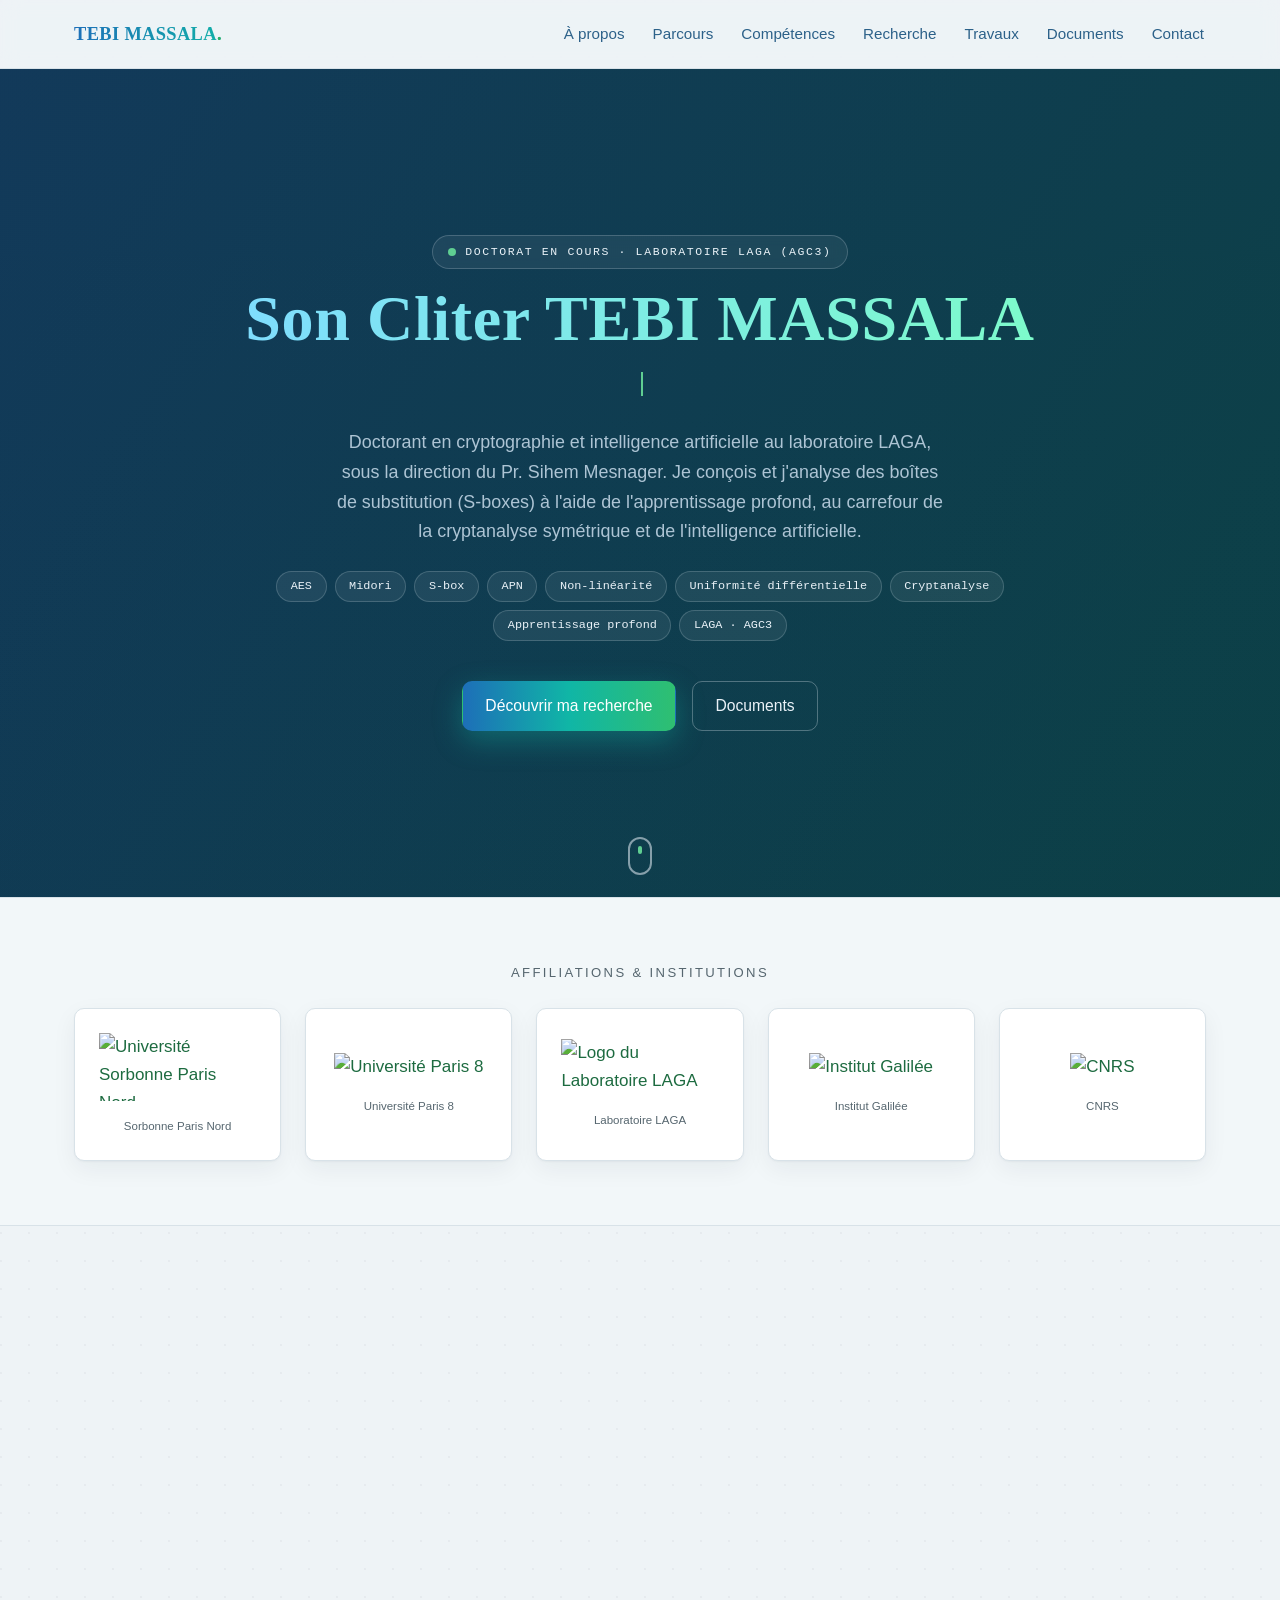
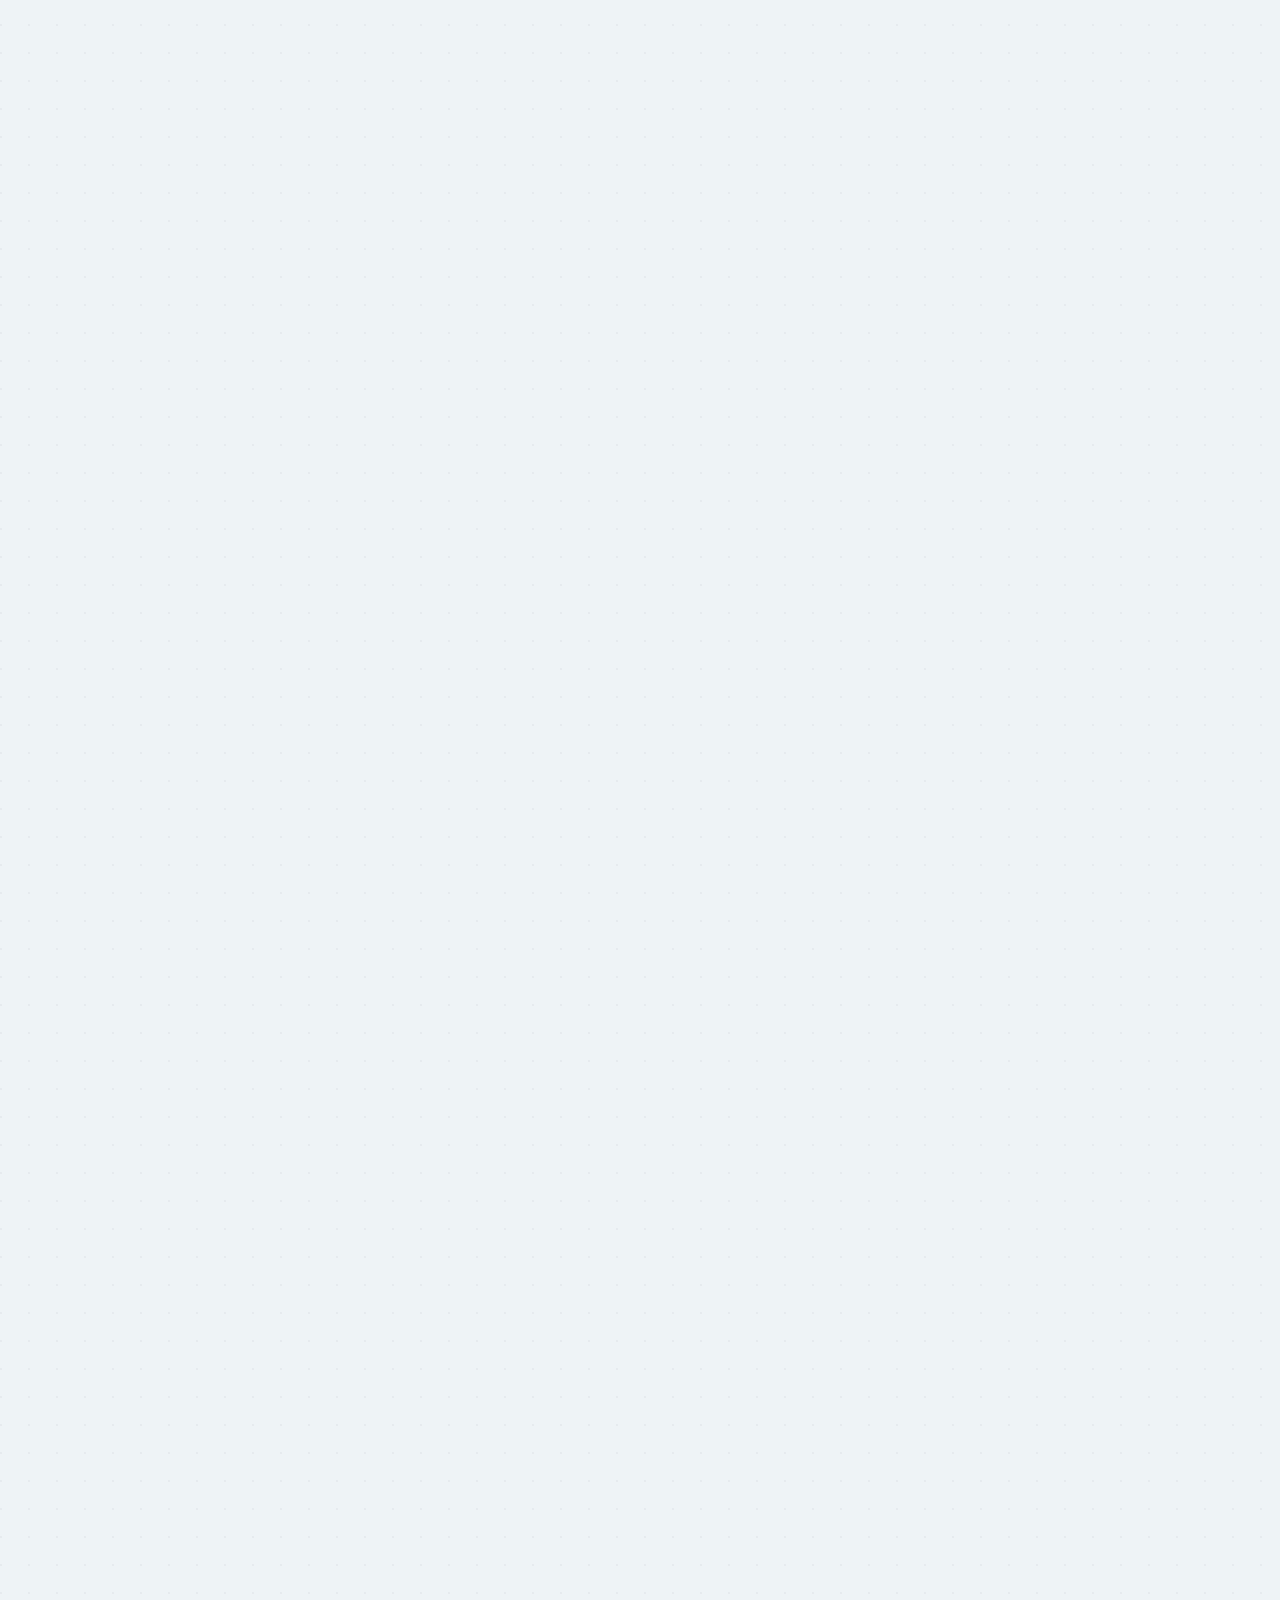
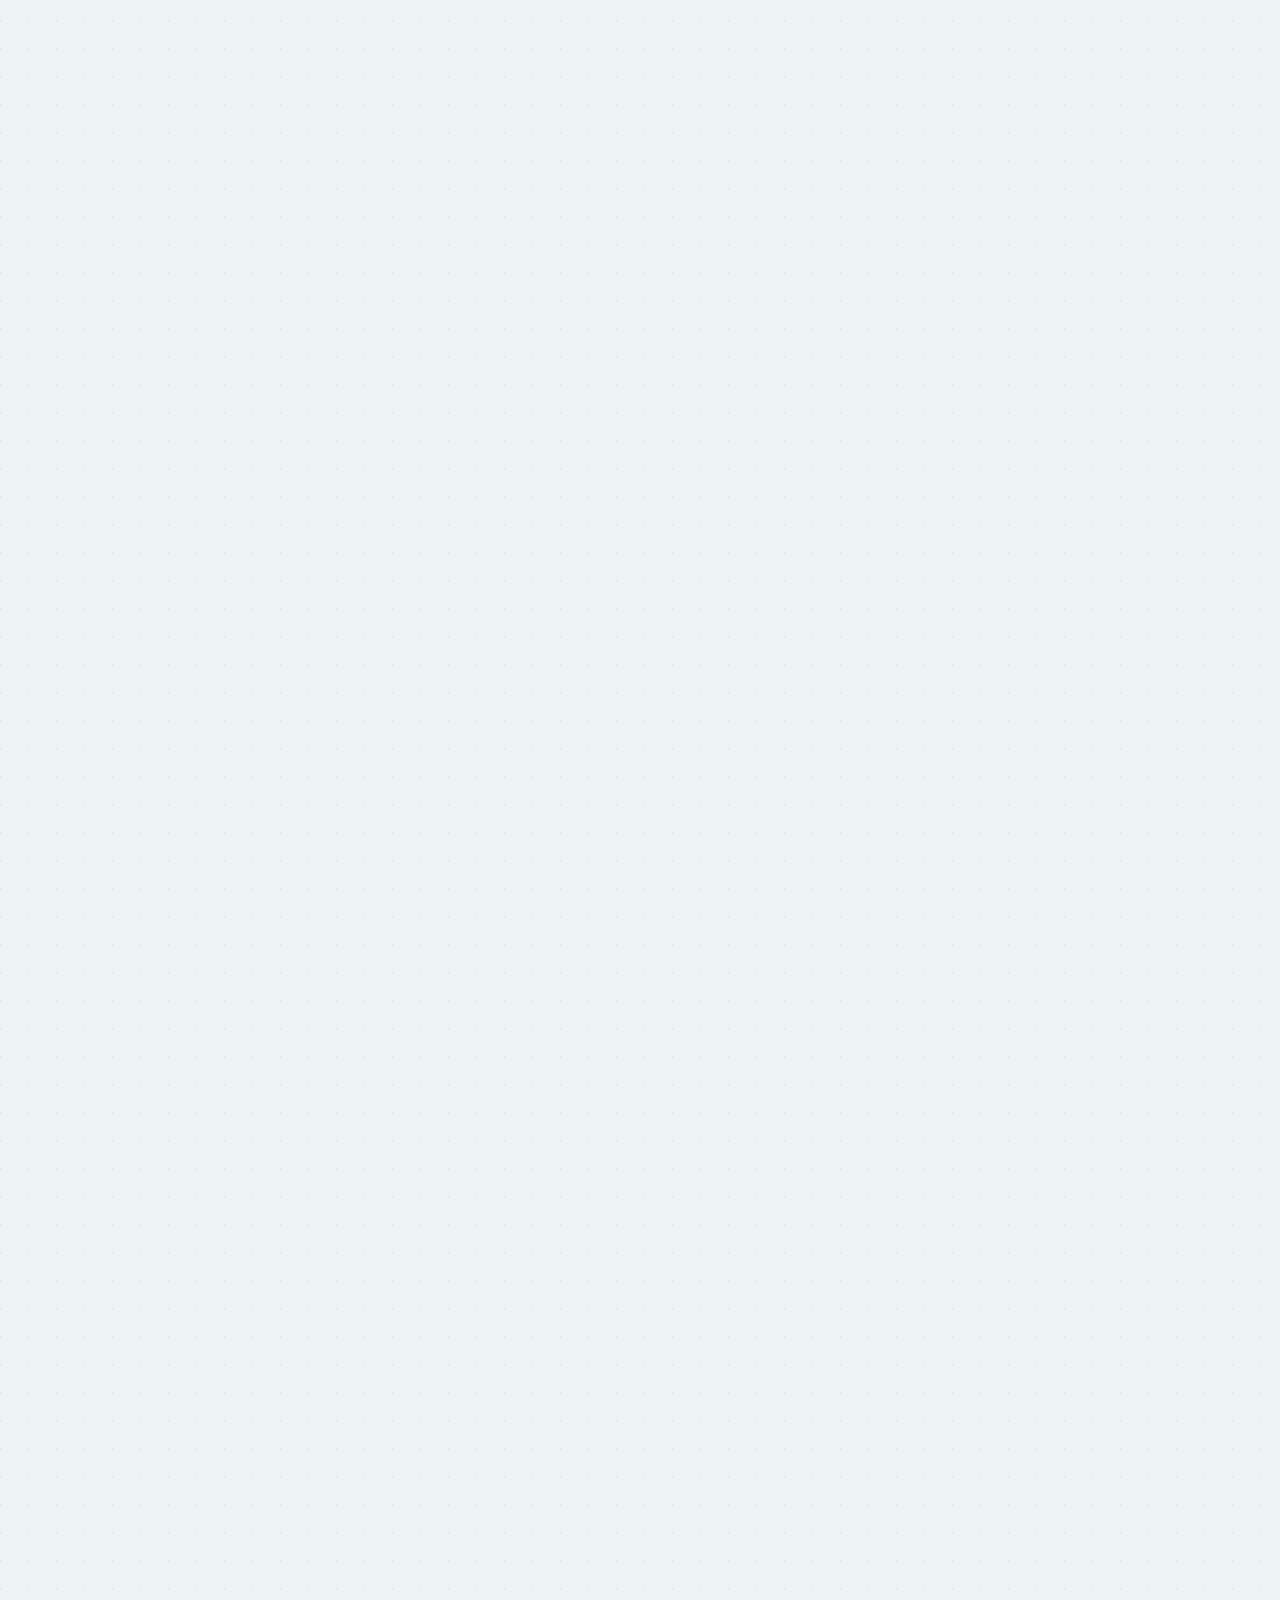
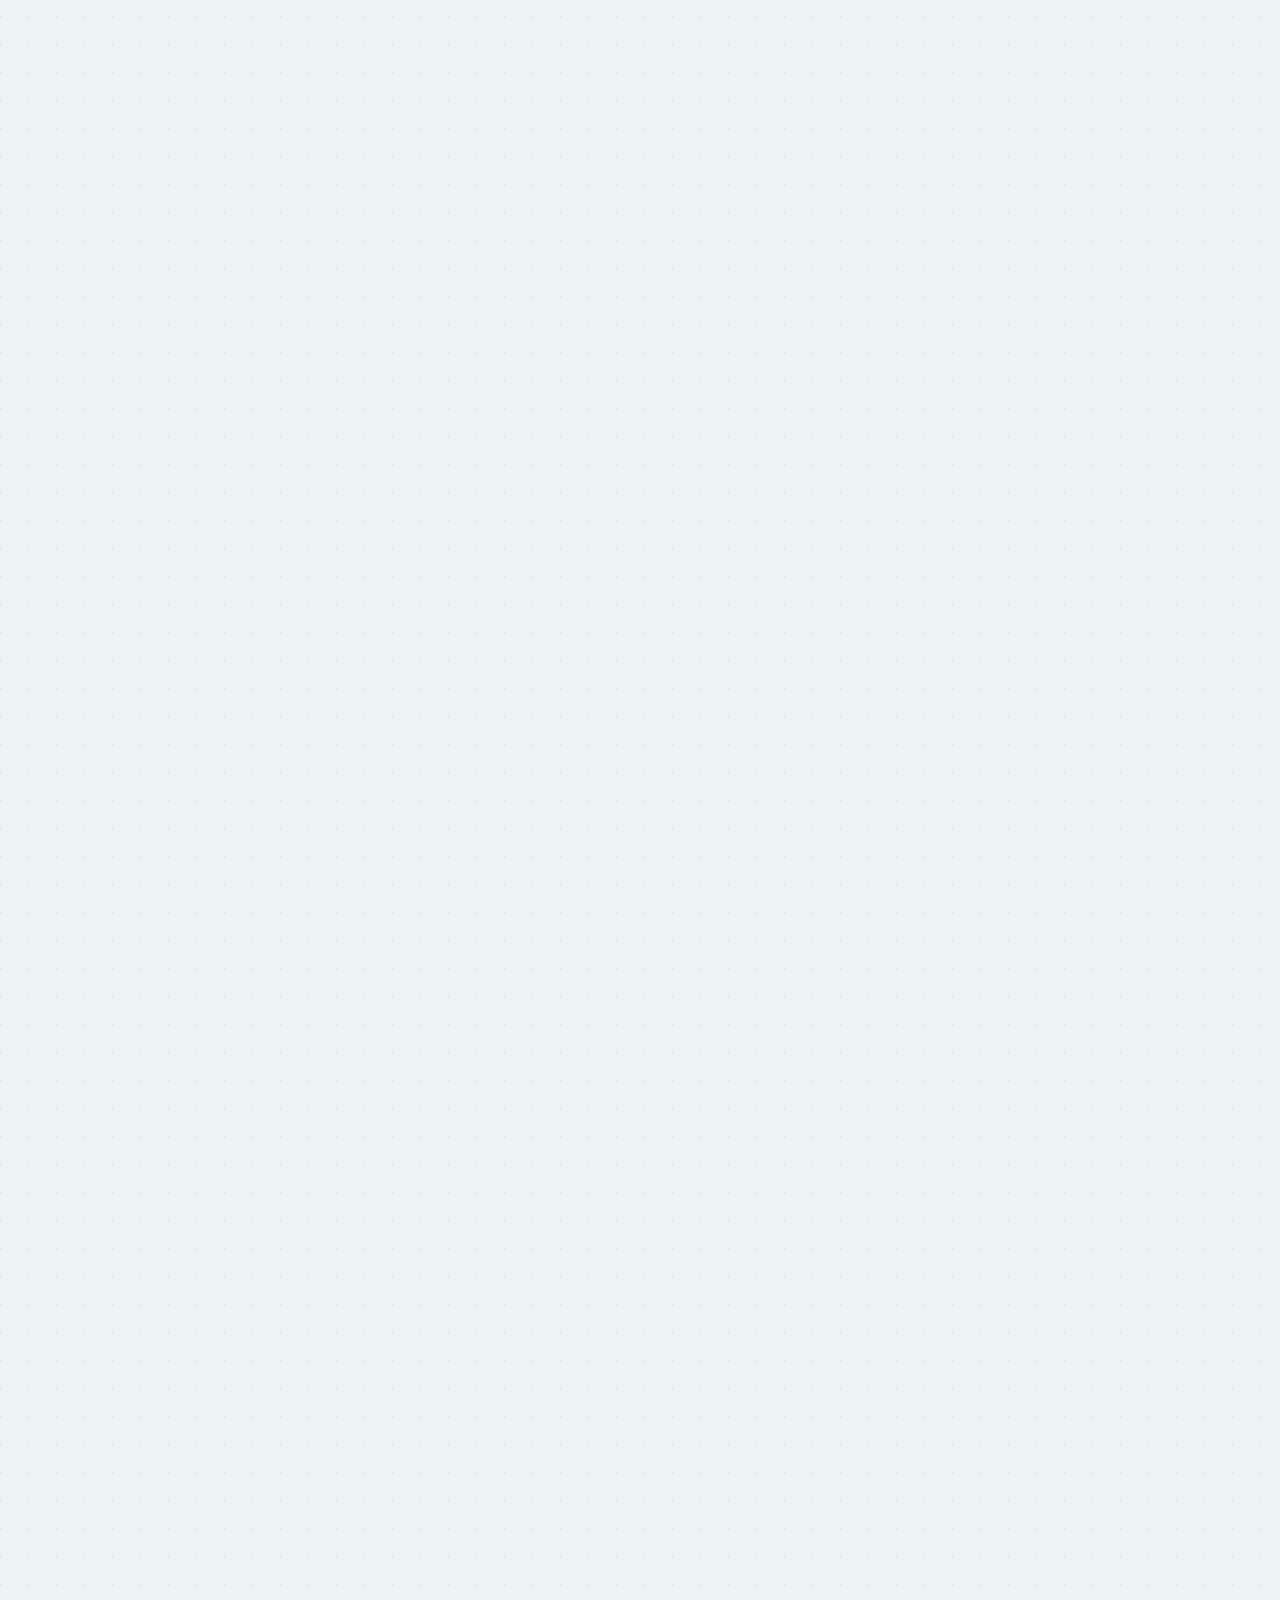
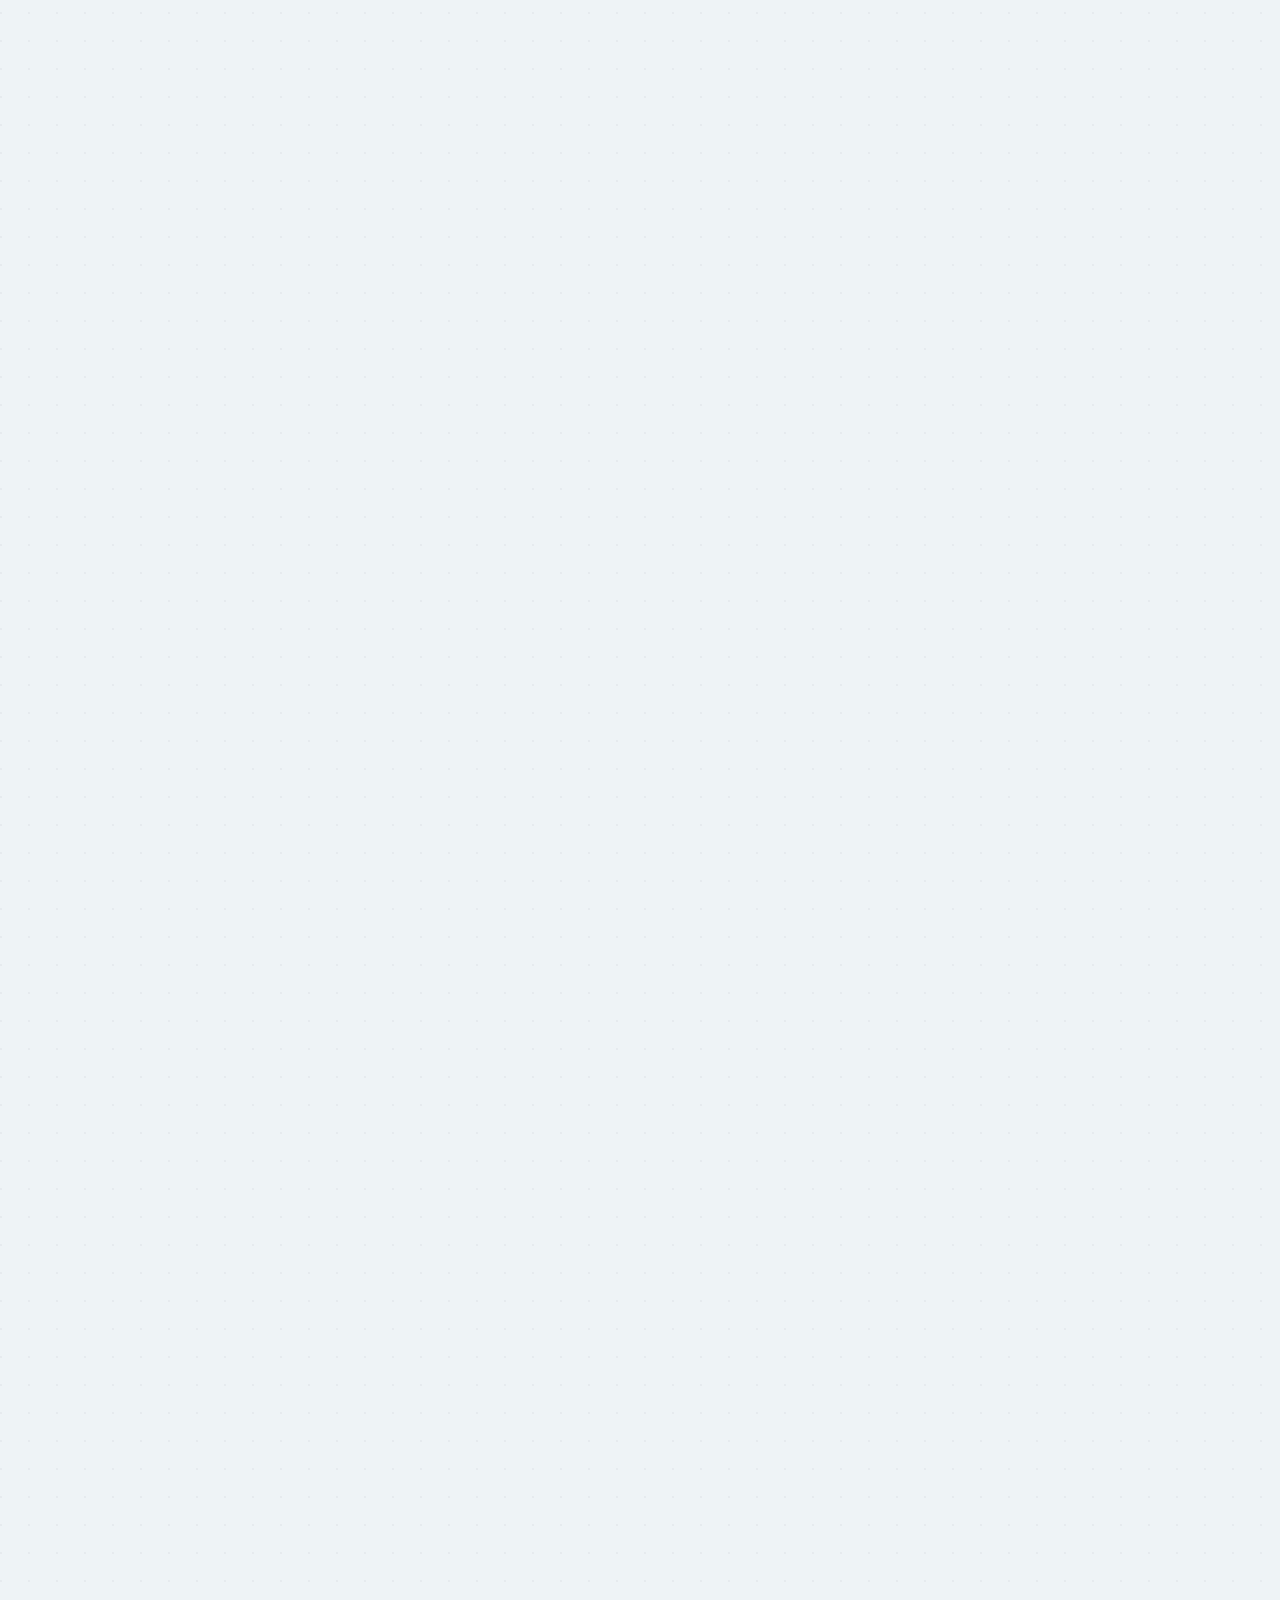
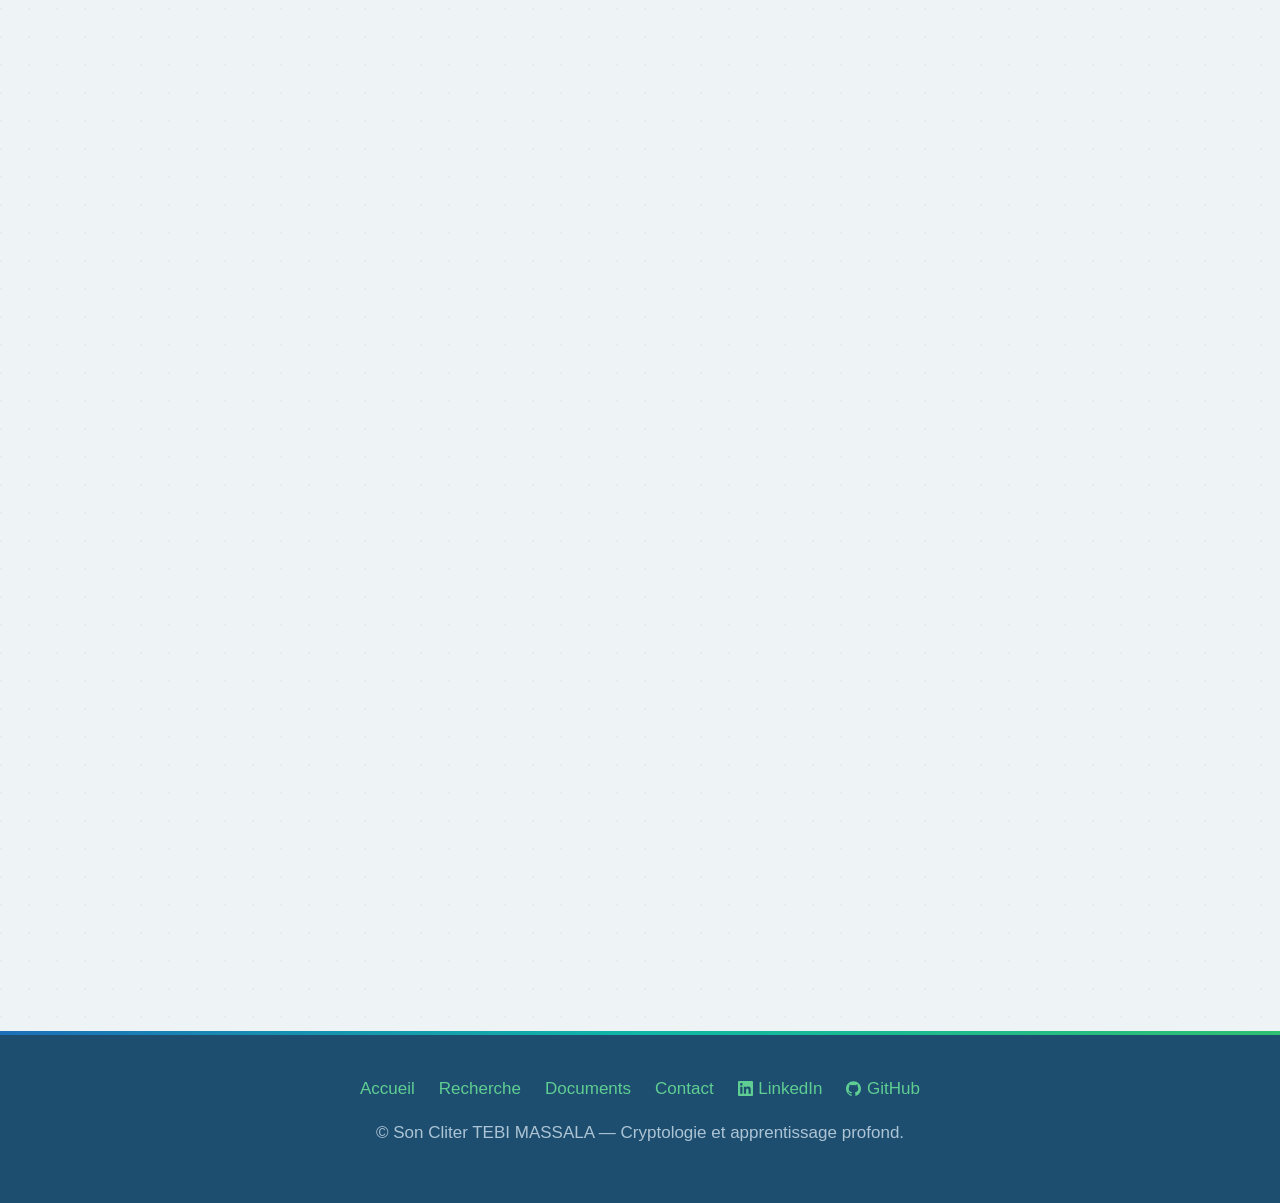
==== commit f18dfd52: "Hero moderne facon 21st.dev : badge statut pulse, pleine hauteur, CTA halo, scroll indicator Co-Auth" ====
--- a/index.html
+++ b/index.html
@@ -45,6 +45,7 @@
 </head>
 <body>
   <a class="skip-link" href="#contenu">Aller au contenu principal</a>
+  <div class="scroll-progress" aria-hidden="true"></div>
 
   <!-- ===================== EN-TÊTE / NAVIGATION ===================== -->
   <header class="site-header">
@@ -73,7 +74,9 @@
            Purement décoratif : masqué aux lecteurs d'écran. -->
       <canvas class="hero-canvas" aria-hidden="true"></canvas>
       <div class="container hero-inner">
-        <p class="hero-eyebrow">Doctorant — Laboratoire LAGA (AGC3)</p>
+        <p class="hero-eyebrow">
+          <span class="hero-badge"><span class="hero-badge-dot" aria-hidden="true"></span> Doctorat en cours · Laboratoire LAGA (AGC3)</span>
+        </p>
         <h1 class="hero-title">Son Cliter TEBI MASSALA</h1>
         <p class="hero-role">
           <span id="typewriter"></span><span class="type-cursor" aria-hidden="true"></span>
@@ -94,6 +97,9 @@
           <a class="btn btn--ghost-light" href="#documents">Documents</a>
         </div>
       </div>
+      <a class="hero-scroll" href="#a-propos" aria-label="Défiler vers le contenu">
+        <span class="hero-scroll-mouse" aria-hidden="true"></span>
+      </a>
     </section>
 
     <!-- ===================== AFFILIATIONS & INSTITUTIONS ===================== -->
--- a/css/styles.css
+++ b/css/styles.css
@@ -856,3 +856,293 @@
   .reveal.is-visible .section-title::after { animation: none; }
   .btn--accent::after, .btn--primary::after { display: none; }
 }
+
+/* =============================================================================
+   PALETTE VIVE & ANIMATIONS — appliquées sur tout le site
+   (dégradés multicolores, halos animés, cartes colorées). CSP respectée.
+   ========================================================================== */
+:root {
+  --c-blue: #1d6fb8;
+  --c-teal: #10a597;
+  --c-green: #2fae66;
+  --c-violet: #6d5cf0;
+  --c-cyan: #17a6d6;
+  --c-amber: #e0912f;
+  --grad-brand: linear-gradient(90deg, #1558a0, #0f8f80, #1d7a48);
+  --grad-vivid: linear-gradient(90deg, #1d6fb8, #10b6a6, #2fbf71);
+  --grad-hero: linear-gradient(90deg, #7fdcff, #7dffc4, #b9ff9e);
+}
+
+/* --- Titres en dégradé ---------------------------------------------------- */
+.section-title {
+  background-image: var(--grad-brand);
+  -webkit-background-clip: text;
+  background-clip: text;
+  -webkit-text-fill-color: transparent;
+  color: transparent;
+}
+.hero-title {
+  background-image: var(--grad-hero);
+  -webkit-background-clip: text;
+  background-clip: text;
+  -webkit-text-fill-color: transparent;
+  color: transparent;
+}
+/* Sur les bandeaux sombres, le titre reste blanc (lisibilité). */
+.section-head--ondark .section-title {
+  background: none;
+  -webkit-text-fill-color: #eef3f6;
+  color: #eef3f6;
+}
+/* Marque de navigation en dégradé. */
+.nav-brand {
+  background-image: var(--grad-vivid);
+  -webkit-background-clip: text;
+  background-clip: text;
+  -webkit-text-fill-color: transparent;
+  color: transparent;
+}
+.nav-brand span { -webkit-text-fill-color: var(--c-green); }
+
+/* Filet sous les titres : dégradé vif + scintillement. */
+.section-title::after { background: var(--grad-vivid); height: 4px; width: 72px; }
+
+/* --- Halos colorés animés dans chaque section ---------------------------- */
+.section { position: relative; overflow: hidden; }
+.section > * { position: relative; z-index: 1; }
+.section::before,
+.section::after {
+  content: "";
+  position: absolute;
+  z-index: 0;
+  border-radius: 50%;
+  filter: blur(70px);
+  opacity: 0.22;
+  pointer-events: none;
+}
+.section::before {
+  width: 440px; height: 440px;
+  background: radial-gradient(circle, var(--c-teal), transparent 70%);
+  top: -130px; left: -110px;
+  animation: floatBlob 17s ease-in-out infinite;
+}
+.section::after {
+  width: 480px; height: 480px;
+  background: radial-gradient(circle, var(--c-violet), transparent 70%);
+  bottom: -150px; right: -130px;
+  animation: floatBlob 22s ease-in-out infinite reverse;
+}
+.section--alt::before { background: radial-gradient(circle, var(--c-blue), transparent 70%); }
+.section--alt::after { background: radial-gradient(circle, var(--c-green), transparent 70%); }
+@keyframes floatBlob {
+  0%, 100% { transform: translate(0, 0) scale(1); }
+  50% { transform: translate(46px, 34px) scale(1.12); }
+}
+
+/* --- Voile coloré animé sur le hero -------------------------------------- */
+.hero::before {
+  display: block;
+  content: "";
+  position: absolute;
+  inset: 0;
+  z-index: 0;
+  background: linear-gradient(120deg, rgba(29, 111, 184, 0.38), rgba(16, 182, 166, 0.28), rgba(109, 92, 240, 0.34));
+  background-size: 220% 220%;
+  mix-blend-mode: screen;
+  animation: heroShift 14s ease infinite;
+  pointer-events: none;
+}
+@keyframes heroShift {
+  0% { background-position: 0% 50%; }
+  50% { background-position: 100% 50%; }
+  100% { background-position: 0% 50%; }
+}
+
+/* --- Cartes colorées ----------------------------------------------------- */
+.skill-card { border-top: 3px solid var(--c-blue); }
+.skill-card:nth-child(3n+2) { border-top-color: var(--c-teal); }
+.skill-card:nth-child(3n) { border-top-color: var(--c-green); }
+.skill-card:nth-child(4n) { border-top-color: var(--c-violet); }
+.sk-ico { color: #fff; background: var(--grad-vivid); border: 0; }
+.skill-card:hover { box-shadow: 0 18px 42px rgba(29, 111, 184, 0.18); border-color: var(--c-teal); }
+
+.tl-item:nth-child(2n) { border-left-color: var(--c-teal); }
+.tl-item:nth-child(3n) { border-left-color: var(--c-violet); }
+.tl-item:nth-child(4n) { border-left-color: var(--c-cyan); }
+
+.pub-item:hover { box-shadow: 0 16px 40px rgba(16, 182, 166, 0.18); border-color: var(--c-teal); }
+.doc-card:hover { box-shadow: 0 16px 40px rgba(109, 92, 240, 0.18); border-color: var(--c-violet); }
+.contact-card:hover { box-shadow: 0 16px 40px rgba(47, 174, 102, 0.18); border-color: var(--c-green); }
+
+/* Étiquettes/pastilles colorées. */
+.pub-year { color: var(--c-blue); }
+.doc-cat { color: var(--c-violet); }
+.tl-period { color: var(--c-teal); }
+.contact-card .ico { color: var(--c-blue); }
+.contact-card:nth-child(2n) .ico { color: var(--c-teal); }
+.contact-card:nth-child(3n) .ico { color: var(--c-violet); }
+
+/* --- Boutons dégradés ----------------------------------------------------- */
+.btn--accent { background: var(--grad-vivid); }
+.btn--accent:hover { background: linear-gradient(90deg, #1558a0, #0f8f80, #1d7a48); }
+.btn--primary { background: linear-gradient(90deg, var(--ink), var(--c-blue)); }
+.btn--primary:hover { background: linear-gradient(90deg, var(--c-blue), var(--c-teal)); }
+.doc-filter[aria-pressed="true"] { background: var(--grad-vivid); border-color: transparent; }
+
+/* --- Pied de page coloré -------------------------------------------------- */
+.site-footer { border-top: 4px solid transparent; border-image: var(--grad-vivid) 1; }
+.site-footer a { color: var(--accent-light); }
+
+/* --- Dégradés vivants qui se déplacent dans les titres ------------------- */
+.section-title, .hero-title, .nav-brand {
+  background-size: 220% auto;
+  animation: hueShift 9s ease infinite;
+}
+@keyframes hueShift {
+  0%, 100% { background-position: 0% center; }
+  50% { background-position: 100% center; }
+}
+
+/* Pastilles d'icônes : léger halo qui respire. */
+.sk-ico { animation: icoPulse 3.4s ease-in-out infinite; }
+@keyframes icoPulse {
+  0%, 100% { box-shadow: 0 0 0 0 rgba(16, 182, 166, 0); }
+  50% { box-shadow: 0 0 16px 2px rgba(16, 182, 166, 0.35); }
+}
+
+/* --- Apparition en cascade des cartes (au défilement) -------------------- */
+.reveal.is-visible .skills-grid > *,
+.reveal.is-visible .timeline > *,
+.reveal.is-visible .docs-grid > *,
+.reveal.is-visible .pub-list > *,
+.reveal.is-visible .contact-grid > *,
+.reveal.is-visible .logos-row > * {
+  animation: cardRise 0.6s cubic-bezier(0.2, 0.7, 0.2, 1) both;
+}
+@keyframes cardRise {
+  from { opacity: 0; transform: translateY(26px); }
+  to { opacity: 1; transform: none; }
+}
+.reveal.is-visible :is(.skills-grid, .timeline, .docs-grid, .pub-list, .contact-grid, .logos-row) > *:nth-child(1) { animation-delay: 0.04s; }
+.reveal.is-visible :is(.skills-grid, .timeline, .docs-grid, .pub-list, .contact-grid, .logos-row) > *:nth-child(2) { animation-delay: 0.1s; }
+.reveal.is-visible :is(.skills-grid, .timeline, .docs-grid, .pub-list, .contact-grid, .logos-row) > *:nth-child(3) { animation-delay: 0.16s; }
+.reveal.is-visible :is(.skills-grid, .timeline, .docs-grid, .pub-list, .contact-grid, .logos-row) > *:nth-child(4) { animation-delay: 0.22s; }
+.reveal.is-visible :is(.skills-grid, .timeline, .docs-grid, .pub-list, .contact-grid, .logos-row) > *:nth-child(5) { animation-delay: 0.28s; }
+.reveal.is-visible :is(.skills-grid, .timeline, .docs-grid, .pub-list, .contact-grid, .logos-row) > *:nth-child(6) { animation-delay: 0.34s; }
+.reveal.is-visible :is(.skills-grid, .timeline, .docs-grid, .pub-list, .contact-grid, .logos-row) > *:nth-child(7) { animation-delay: 0.4s; }
+.reveal.is-visible :is(.skills-grid, .timeline, .docs-grid, .pub-list, .contact-grid, .logos-row) > *:nth-child(8) { animation-delay: 0.46s; }
+.reveal.is-visible :is(.skills-grid, .timeline, .docs-grid, .pub-list, .contact-grid, .logos-row) > *:nth-child(n+9) { animation-delay: 0.5s; }
+
+/* --- Barre de progression de lecture (haut de page) ---------------------- */
+.scroll-progress {
+  position: fixed;
+  top: 0;
+  left: 0;
+  height: 3px;
+  width: 100%;
+  z-index: 200;
+  background: var(--grad-vivid);
+  transform: scaleX(0);
+  transform-origin: 0 50%;
+  animation: growProgress linear both;
+  animation-timeline: scroll(root);
+  pointer-events: none;
+}
+@keyframes growProgress { to { transform: scaleX(1); } }
+
+/* --- Survol de carte : légère élévation + zoom doux ---------------------- */
+.skill-card:hover, .doc-card:hover, .pub-item:hover, .contact-card:hover, .tl-item:hover {
+  transform: translateY(-6px) scale(1.012);
+}
+
+/* =============================================================================
+   HERO MODERNE (façon 21st.dev) — badge de statut, pleine hauteur, CTA à halo,
+   indicateur de défilement animé.
+   ========================================================================== */
+.hero {
+  display: flex;
+  align-items: center;
+  min-height: min(92vh, 860px);
+}
+.hero-inner { width: 100%; }
+
+/* Badge de statut avec point lumineux qui pulse. */
+.hero-badge {
+  display: inline-flex;
+  align-items: center;
+  gap: 0.55rem;
+  font-family: var(--mono);
+  font-size: 0.72rem;
+  letter-spacing: 0.14em;
+  text-transform: uppercase;
+  color: var(--on-dark);
+  background: rgba(255, 255, 255, 0.06);
+  border: 1px solid rgba(234, 240, 247, 0.2);
+  border-radius: 999px;
+  padding: 0.4rem 0.95rem;
+  backdrop-filter: blur(6px);
+}
+.hero-badge-dot {
+  width: 8px;
+  height: 8px;
+  border-radius: 50%;
+  background: var(--accent-light);
+  animation: dotPulse 2.2s ease-out infinite;
+}
+@keyframes dotPulse {
+  0% { box-shadow: 0 0 0 0 rgba(95, 206, 146, 0.55); }
+  70% { box-shadow: 0 0 0 9px rgba(95, 206, 146, 0); }
+  100% { box-shadow: 0 0 0 0 rgba(95, 206, 146, 0); }
+}
+
+/* CTA principal du hero : halo coloré. */
+.hero-actions .btn--accent { box-shadow: 0 10px 28px rgba(16, 182, 166, 0.35); }
+.hero-actions .btn--accent:hover { transform: translateY(-2px); box-shadow: 0 14px 36px rgba(16, 182, 166, 0.5); }
+
+/* Indicateur de défilement (souris animée) en bas du hero. */
+.hero-scroll {
+  position: absolute;
+  left: 50%;
+  bottom: 22px;
+  transform: translateX(-50%);
+  z-index: 2;
+  display: block;
+}
+.hero-scroll-mouse {
+  display: block;
+  width: 24px;
+  height: 38px;
+  border: 2px solid rgba(234, 240, 247, 0.55);
+  border-radius: 13px;
+  position: relative;
+}
+.hero-scroll-mouse::before {
+  content: "";
+  position: absolute;
+  top: 7px;
+  left: 50%;
+  width: 4px;
+  height: 8px;
+  border-radius: 2px;
+  background: var(--accent-light);
+  transform: translateX(-50%);
+  animation: scrollDot 1.7s ease-in-out infinite;
+}
+@keyframes scrollDot {
+  0% { opacity: 0; transform: translate(-50%, 0); }
+  40% { opacity: 1; }
+  80% { opacity: 0; transform: translate(-50%, 13px); }
+  100% { opacity: 0; }
+}
+.hero-scroll:hover .hero-scroll-mouse { border-color: var(--accent-light); }
+
+/* --- Réduction de mouvement ---------------------------------------------- */
+@media (prefers-reduced-motion: reduce) {
+  .section::before, .section::after,
+  .hero::before,
+  .section-title, .hero-title, .nav-brand,
+  .sk-ico, .hero-badge-dot,
+  .hero-scroll-mouse::before { animation: none; }
+  .reveal.is-visible :is(.skills-grid, .timeline, .docs-grid, .pub-list, .contact-grid, .logos-row) > * { animation: none; }
+  .scroll-progress { display: none; }
+}
